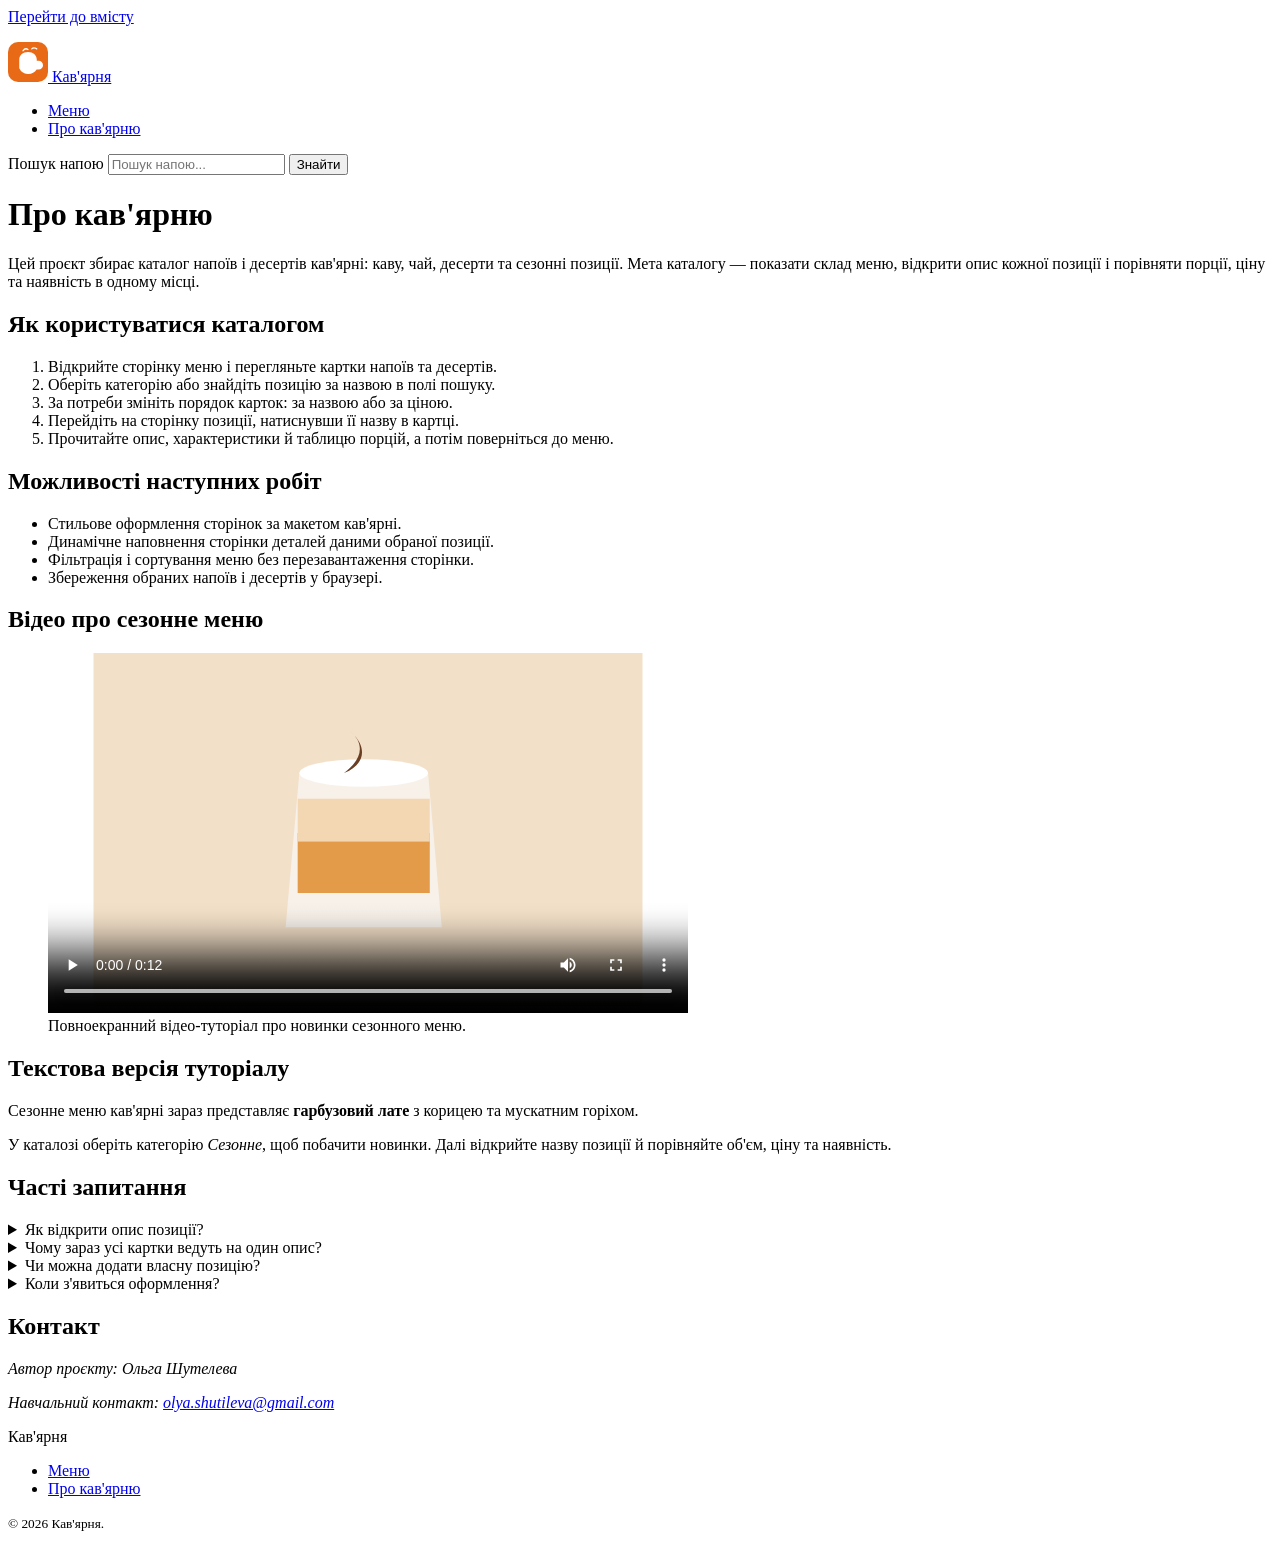
==== about.html @ 33c21f1c "Add an about page with catalog instructions and a seasonal tutorial. Co-authored-by: Cursor <cursora" ====
<!DOCTYPE html>
<html lang="uk">

<head>
  <meta charset="utf-8">
  <meta name="viewport" content="width=device-width, initial-scale=1">
  <meta name="description"
    content="Про проєкт каталогу кав'ярні: як користуватися меню, майбутні можливості, відео про сезонні новинки та відповіді на часті запитання.">
  <title>Про кав'ярню — Кав'ярня</title>
  <link rel="icon" href="favicon.ico" sizes="any">
</head>

<body>
  <a href="#content">Перейти до вмісту</a>

  <header>
    <p>
      <a href="index.html">
        <img src="images/logo.svg" width="40" height="40" alt="">
        Кав'ярня
      </a>
    </p>

    <nav aria-label="Основна навігація">
      <ul>
        <li><a href="index.html">Меню</a></li>
        <li><a href="about.html" aria-current="page">Про кав'ярню</a></li>
      </ul>
    </nav>

    <search>
      <form action="index.html" method="get" role="search">
        <label for="search">Пошук напою</label>
        <input id="search" name="q" type="search" placeholder="Пошук напою..." maxlength="80">
        <button type="submit">Знайти</button>
      </form>
    </search>
  </header>

  <main id="content">
    <h1>Про кав'ярню</h1>
    <p>
      Цей проєкт збирає каталог напоїв і десертів кав'ярні: каву, чай, десерти та сезонні позиції.
      Мета каталогу — показати склад меню, відкрити опис кожної позиції
      і порівняти порції, ціну та наявність в одному місці.
    </p>

    <section aria-labelledby="howto-title">
      <h2 id="howto-title">Як користуватися каталогом</h2>
      <ol>
        <li>Відкрийте сторінку меню і перегляньте картки напоїв та десертів.</li>
        <li>Оберіть категорію або знайдіть позицію за назвою в полі пошуку.</li>
        <li>За потреби змініть порядок карток: за назвою або за ціною.</li>
        <li>Перейдіть на сторінку позиції, натиснувши її назву в картці.</li>
        <li>Прочитайте опис, характеристики й таблицю порцій, а потім поверніться до меню.</li>
      </ol>
    </section>

    <section aria-labelledby="next-title">
      <h2 id="next-title">Можливості наступних робіт</h2>
      <ul>
        <li>Стильове оформлення сторінок за макетом кав'ярні.</li>
        <li>Динамічне наповнення сторінки деталей даними обраної позиції.</li>
        <li>Фільтрація і сортування меню без перезавантаження сторінки.</li>
        <li>Збереження обраних напоїв і десертів у браузері.</li>
      </ul>
    </section>

    <section aria-labelledby="video-title">
      <h2 id="video-title">Відео про сезонне меню</h2>
      <figure>
        <video controls preload="metadata" width="640" height="360" poster="images/pumpkin-latte.svg">
          <source src="media/seasonal-menu.webm" type="video/webm">
          <source src="media/seasonal-menu.mp4" type="video/mp4">
          <track kind="subtitles" src="media/seasonal-menu.uk.vtt" srclang="uk" label="Українські субтитри" default>
          <p>
            Браузер не відтворює відео.
            Прочитайте <a href="#transcript">текстову версію туторіалу</a>.
          </p>
        </video>
        <figcaption>Повноекранний відео-туторіал про новинки сезонного меню.</figcaption>
      </figure>
    </section>

    <section id="transcript" aria-labelledby="transcript-title">
      <h2 id="transcript-title">Текстова версія туторіалу</h2>
      <p>
        Сезонне меню кав'ярні зараз представляє <strong>гарбузовий лате</strong>
        з корицею та мускатним горіхом.
      </p>
      <p>
        У каталозі оберіть категорію <em>Сезонне</em>, щоб побачити новинки.
        Далі відкрийте назву позиції й порівняйте об'єм, ціну та наявність.
      </p>
    </section>

    <section aria-labelledby="faq-title">
      <h2 id="faq-title">Часті запитання</h2>
      <details name="faq">
        <summary>Як відкрити опис позиції?</summary>
        <p>На сторінці меню натисніть назву напою або десерту в картці. Відкриється сторінка з фото, описом і таблицею порцій.</p>
      </details>
      <details name="faq">
        <summary>Чому зараз усі картки ведуть на один опис?</summary>
        <p>На цьому етапі сторінка деталей спільна для каталогу. У наступній роботі з JavaScript її вміст підставлятиметься для кожної позиції окремо.</p>
      </details>
      <details name="faq">
        <summary>Чи можна додати власну позицію?</summary>
        <p>Так. Унизу сторінки меню є форма «Додати нову позицію». Заповніть назву, категорію, ціну, об'єм і опис.</p>
      </details>
      <details name="faq">
        <summary>Коли з'явиться оформлення?</summary>
        <p>Стилі підключать у наступних роботах. Зараз сторінки містять лише семантичну розмітку, щоб структура лишалася доступною без оформлення.</p>
      </details>
    </section>

    <section aria-labelledby="contact-title">
      <h2 id="contact-title">Контакт</h2>
      <address>
        <p>Автор проєкту: Ольга Шутелева</p>
        <p>
          Навчальний контакт:
          <a href="mailto:olya.shutileva@gmail.com">olya.shutileva@gmail.com</a>
        </p>
      </address>
    </section>
  </main>

  <footer>
    <p>Кав'ярня</p>
    <nav aria-label="Навігація в підвалі">
      <ul>
        <li><a href="index.html">Меню</a></li>
        <li><a href="about.html" aria-current="page">Про кав'ярню</a></li>
      </ul>
    </nav>
    <p>
      <small>© 2026 Кав'ярня.</small>
    </p>
  </footer>
</body>

</html>
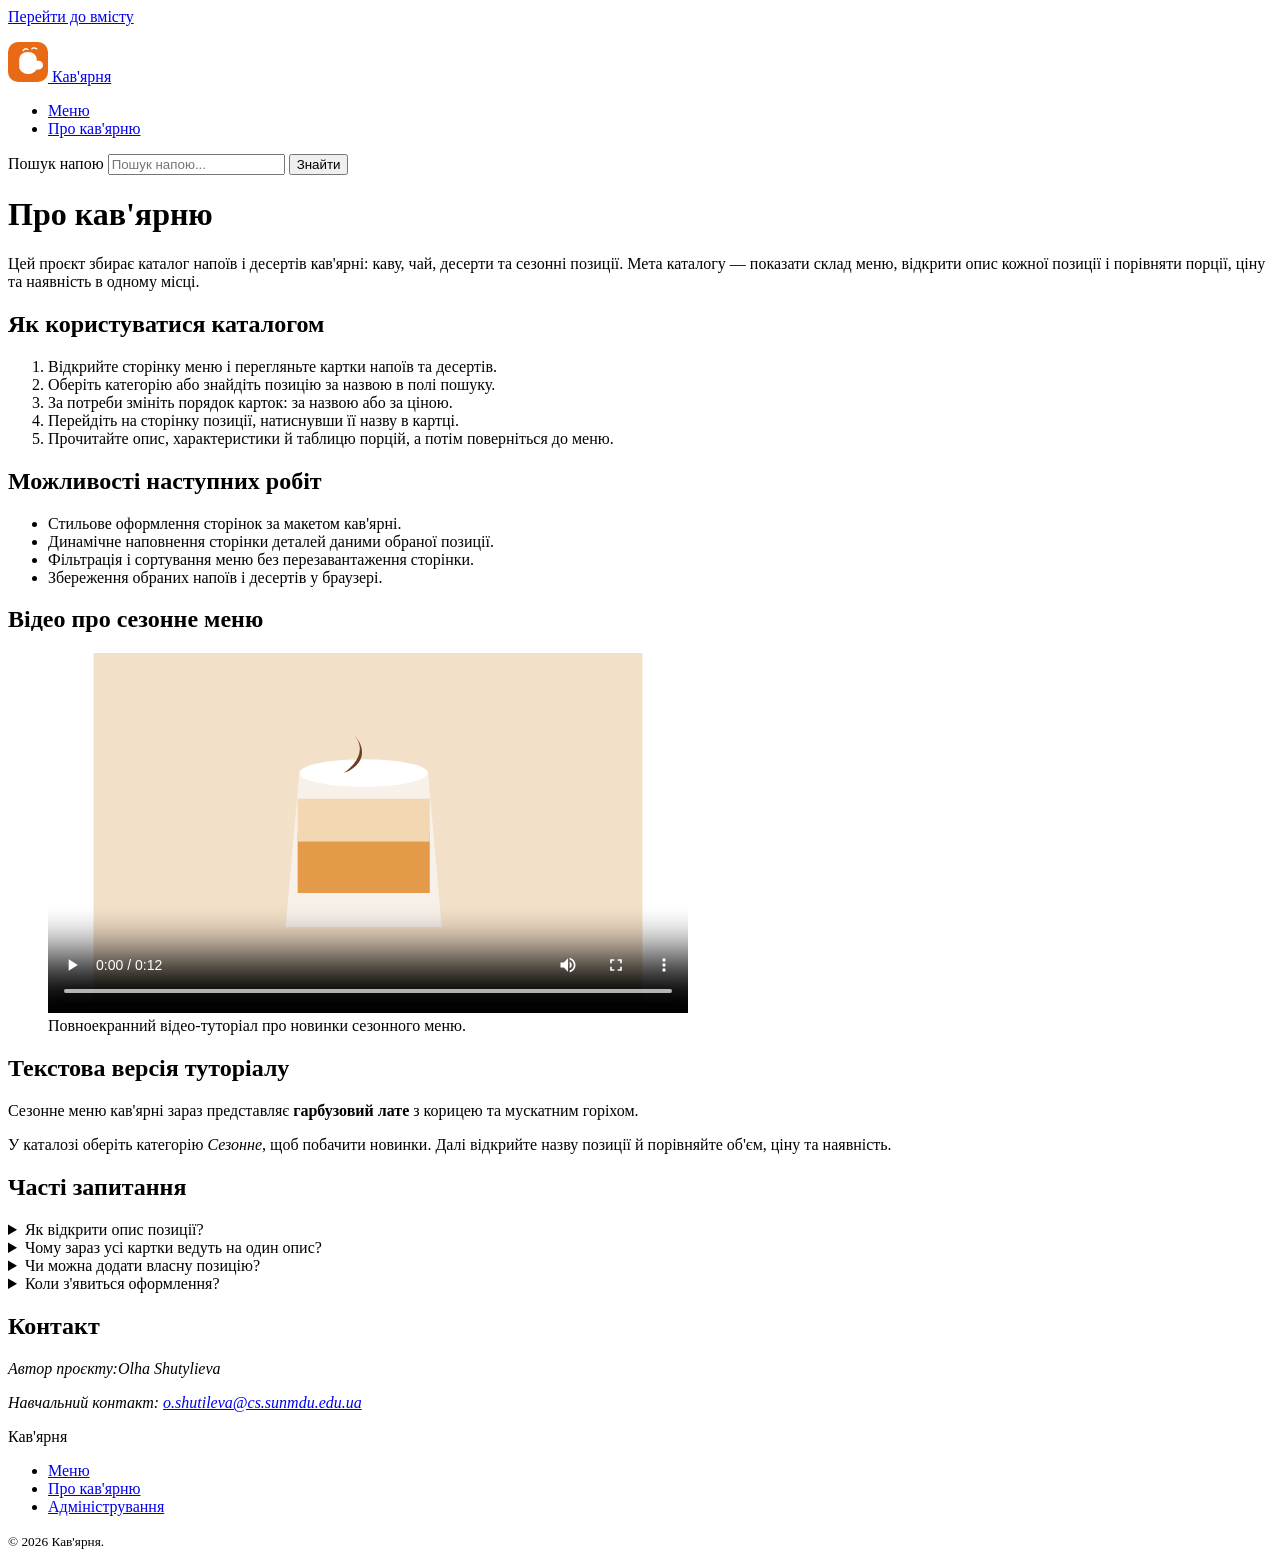
==== commit f33426f7: "Add an admin page with the menu table and a new-item form. The administration link stays in the foot" ====
--- a/about.html
+++ b/about.html
@@ -117,10 +117,10 @@
     <section aria-labelledby="contact-title">
       <h2 id="contact-title">Контакт</h2>
       <address>
-        <p>Автор проєкту: Ольга Шутелева</p>
+        <p>Автор проєкту:Olha Shutylieva </p>
         <p>
           Навчальний контакт:
-          <a href="mailto:olya.shutileva@gmail.com">olya.shutileva@gmail.com</a>
+          <a href="mailto:o.shutileva@cs.sunmdu.edu.ua">o.shutileva@cs.sunmdu.edu.ua</a>
         </p>
       </address>
     </section>
@@ -132,6 +132,7 @@
       <ul>
         <li><a href="index.html">Меню</a></li>
         <li><a href="about.html" aria-current="page">Про кав'ярню</a></li>
+        <li><a href="admin.html">Адміністрування</a></li>
       </ul>
     </nav>
     <p>
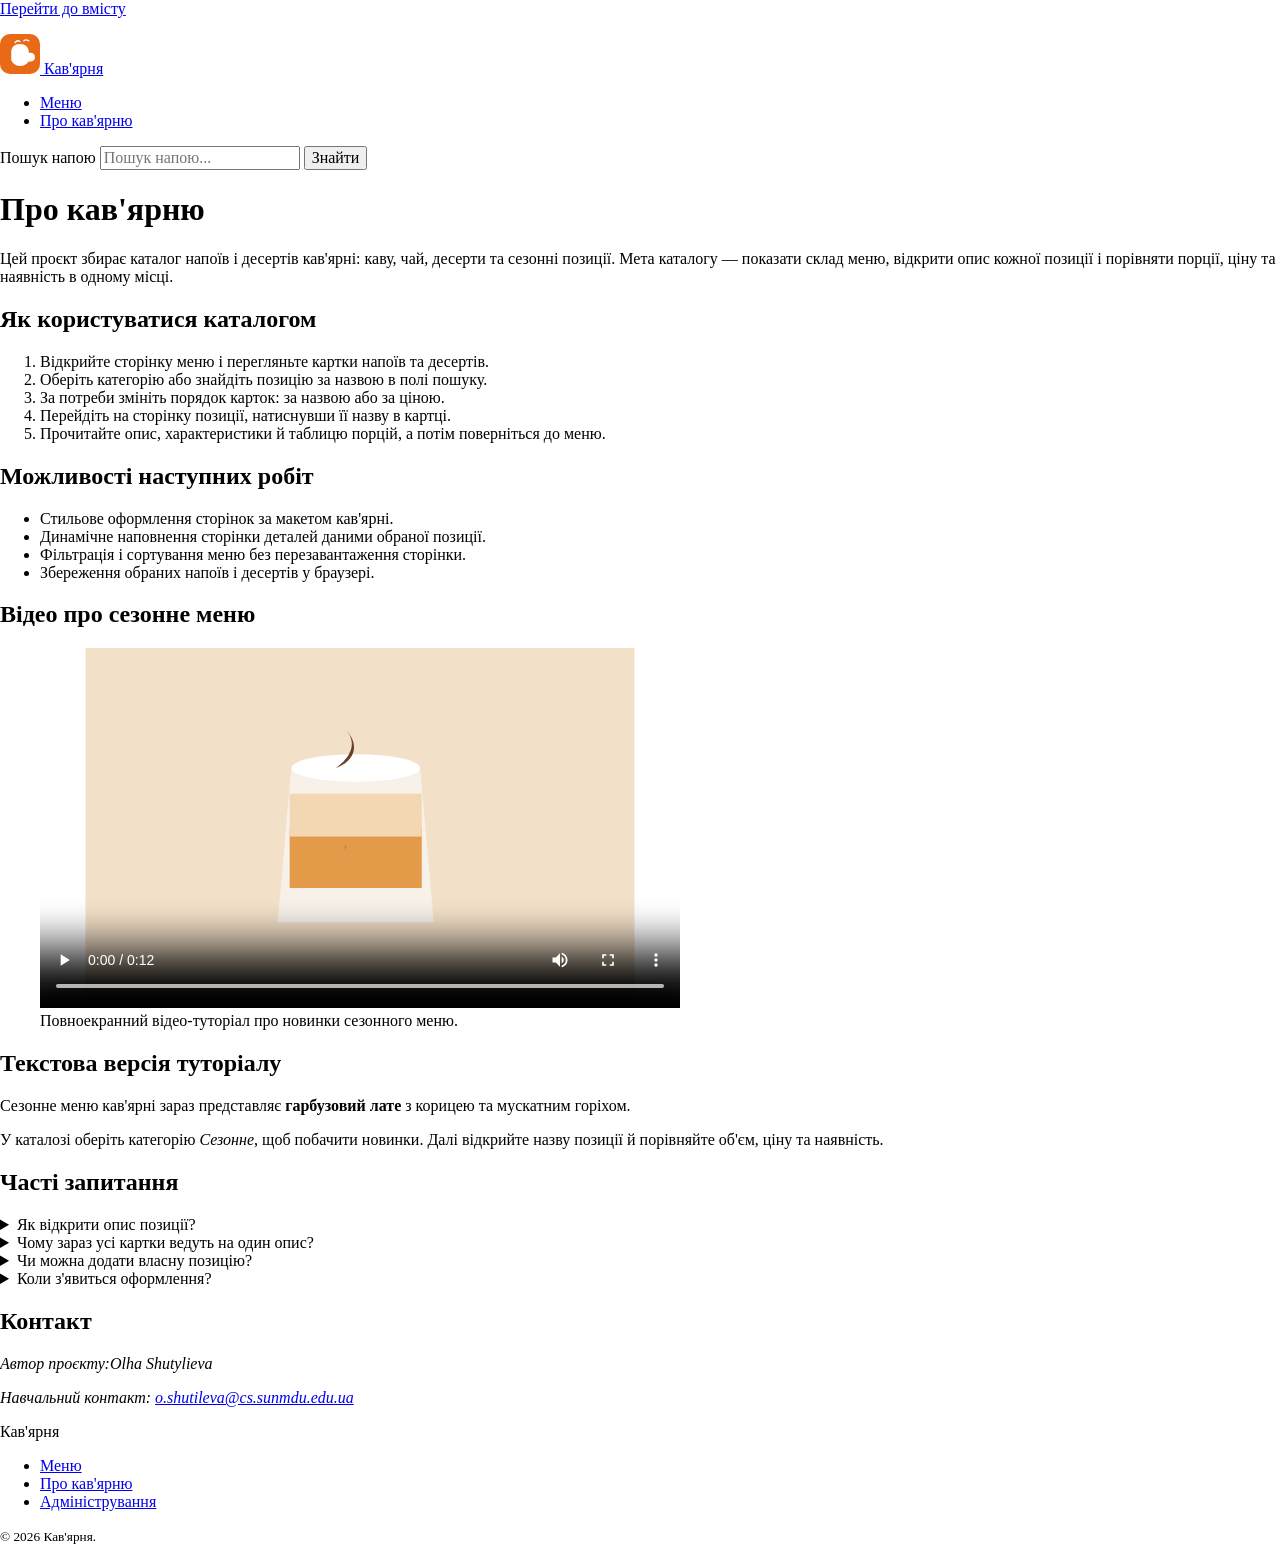
==== commit 7d220741: "Declare cascade layers and the light-theme design tokens." ====
--- a/about.html
+++ b/about.html
@@ -8,6 +8,7 @@
     content="Про проєкт каталогу кав'ярні: як користуватися меню, майбутні можливості, відео про сезонні новинки та відповіді на часті запитання.">
   <title>Про кав'ярню — Кав'ярня</title>
   <link rel="icon" href="favicon.ico" sizes="any">
+  <link rel="stylesheet" href="css/main.css">
 </head>
 
 <body>
--- a/css/main.css
+++ b/css/main.css
@@ -0,0 +1,117 @@
+/* Порядок каскадних шарів: пізніший шар перекриває попередній. */
+@layer reset, base, components, utilities;
+
+/* ==========================================================================
+   Шар reset
+   Скидання блокової моделі та полів форми, без оформлення компонентів.
+   ========================================================================== */
+
+@layer reset {
+  *,
+  *::before,
+  *::after {
+    box-sizing: border-box;
+  }
+
+  body {
+    margin: 0;
+  }
+
+  img {
+    max-inline-size: 100%;
+    block-size: auto;
+  }
+
+  button,
+  input,
+  textarea,
+  select {
+    font: inherit;
+  }
+}
+
+/* ==========================================================================
+   Шар base
+   Дизайн-токени та стилі документа.
+   Токени світлої теми узгоджені з макетом «Кав'ярня»:
+   кремове тло кадрів і помаранчевий акцент логотипа #e86a17.
+   --color-accent трохи темніший за логотип, щоб білий текст на кнопці
+   мав контраст щонайменше 4.5 : 1.
+   ========================================================================== */
+
+@layer base {
+  :root {
+    color-scheme: light dark;
+
+    /* Колір тла сторінки. */
+    --color-bg: #f6f1ea;
+
+    /* Колір тла карток, шапки, полів і панелей. */
+    --color-surface: #fffdfb;
+
+    /* Основний колір тексту. */
+    --color-text: #241910;
+
+    /* Приглушений текст: підказки, описи, другорядні дані. */
+    --color-text-muted: #5c4a40;
+
+    /* Акцент: посилання, основна кнопка, ціна, поточний пункт меню. */
+    --color-accent: #c24d0a;
+
+    /* Акцент у стані наведення. */
+    --color-accent-hover: #9a3b08;
+
+    /* Текст і значки поверх акцентного тла. */
+    --color-on-accent: #ffffff;
+
+    /* Рамки карток, полів, груп форми та таблиць. */
+    --color-border: #6f5b4e;
+
+    /* Кільце фокуса клавіатури. */
+    --color-focus: #0c4a8a;
+
+    /* Рамка й позначка некоректного поля. */
+    --color-error: #a11d16;
+
+    /* Чергування рядків таблиці й тихе тло бейджа. */
+    --color-row: #efe6db;
+
+    /* Основний шрифт інтерфейсу із запасними гарнітурами. */
+    --font-body: "Segoe UI", "Helvetica Neue", Arial, sans-serif;
+
+    /* Шрифт заголовків: антиква під тепле оформлення кав'ярні. */
+    --font-heading: Georgia, "Palatino Linotype", "Times New Roman", serif;
+
+    /* Шкала відступів. */
+    --space-xs: 0.25rem;
+    --space-s: 0.5rem;
+    --space-m: 1rem;
+    --space-l: 2rem;
+
+    /* Радіуси заокруглення. */
+    --radius-s: 0.375rem;
+    --radius-m: 0.75rem;
+    --radius-l: 1.25rem;
+
+    /* Тінь картки каталогу. */
+    --shadow-card: 0 0.35rem 1rem rgb(36 25 16 / 0.12);
+  }
+}
+
+/* ==========================================================================
+   Шар components
+   Блоки інтерфейсу за методологією BEM. Додається на наступному етапі.
+   ========================================================================== */
+
+@layer components {
+  /* Порожній блок шару: правила компонентів з'являться окремим етапом. */
+}
+
+/* ==========================================================================
+   Шар utilities
+   Одноразові допоміжні класи. Оформлення блоків тут не розміщується.
+   ========================================================================== */
+
+@layer utilities {
+  /* Порожній блок шару: окремі утиліти додаються лише за потреби. */
+}
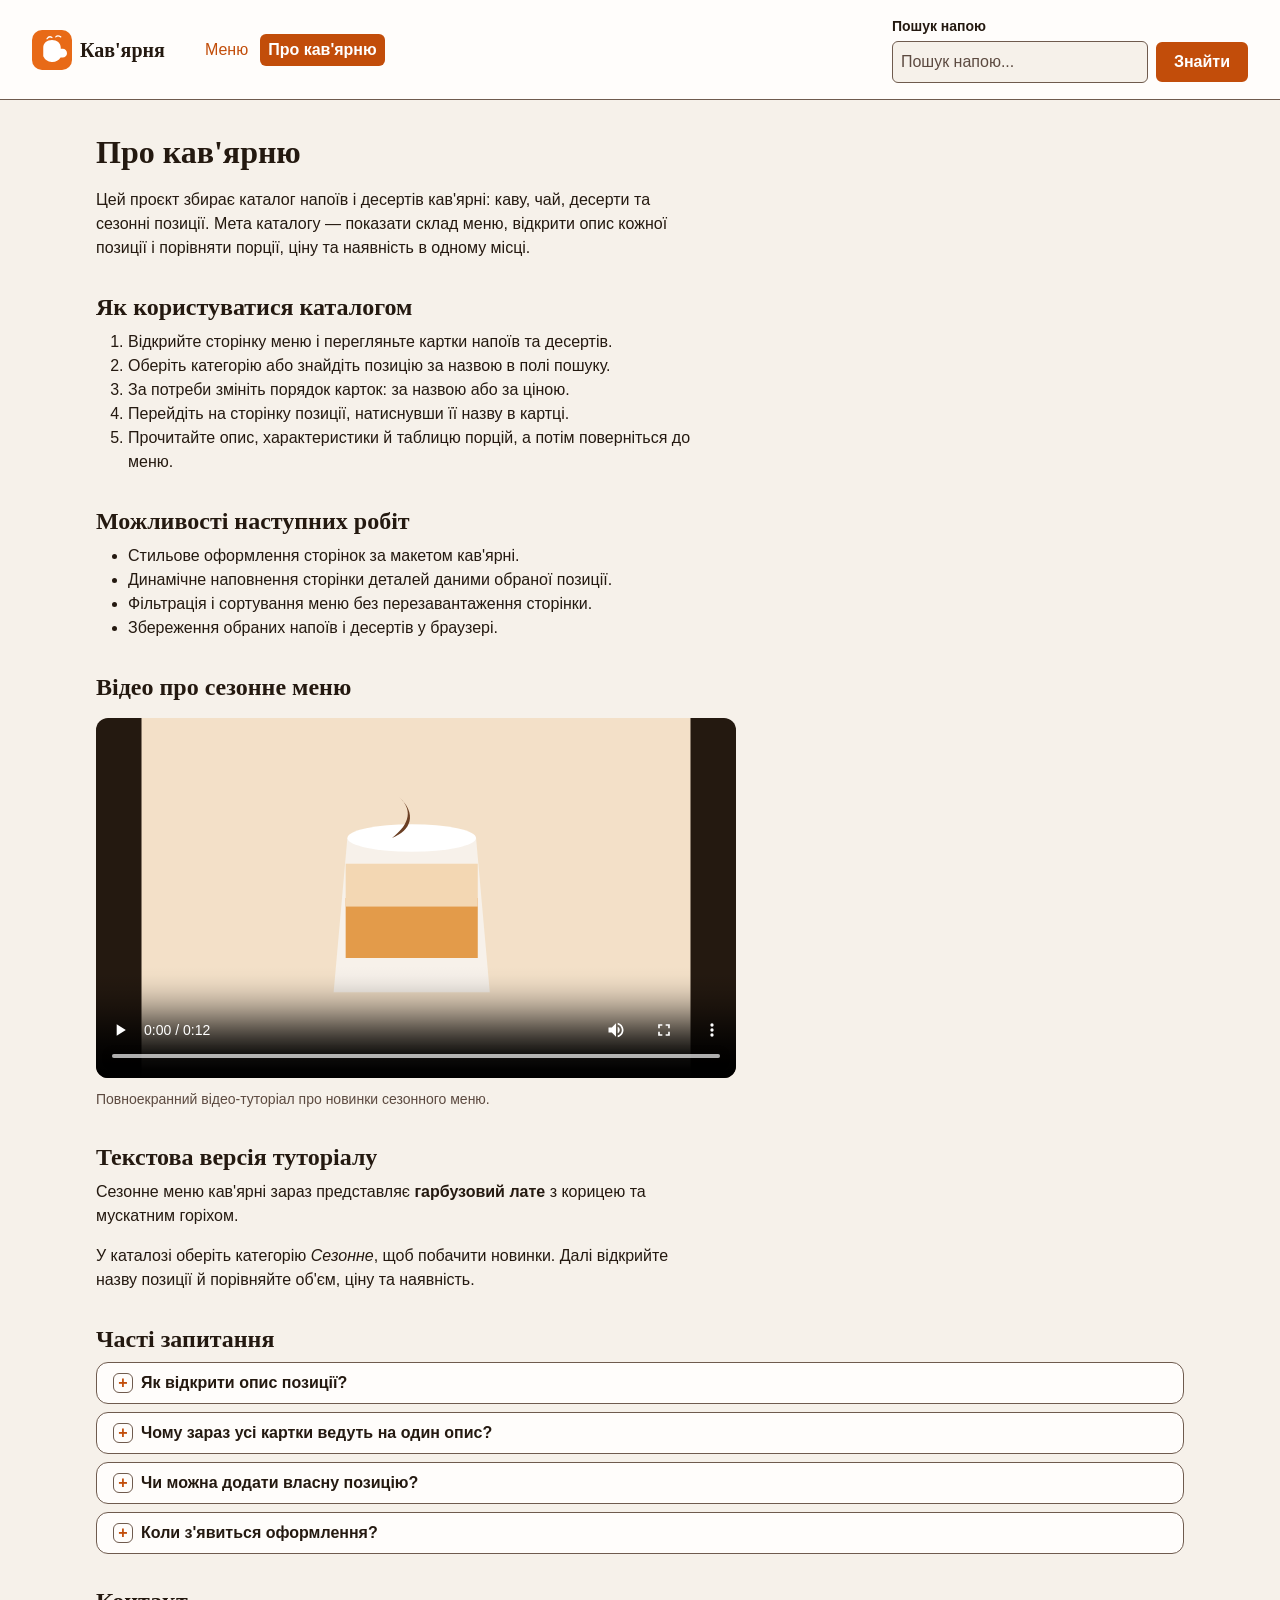
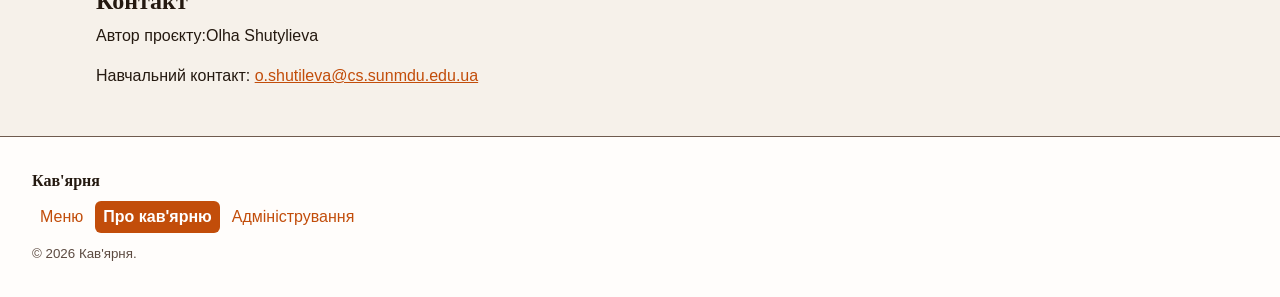
==== commit cbd03401: "Style the shared chrome, catalog cards, details, tables, and FAQ." ====
--- a/about.html
+++ b/about.html
@@ -12,33 +12,33 @@
 </head>
 
 <body>
-  <a href="#content">Перейти до вмісту</a>
+  <a class="skip-link" href="#content">Перейти до вмісту</a>
 
-  <header>
-    <p>
-      <a href="index.html">
+  <header class="site-header">
+    <p class="site-header__brand">
+      <a class="site-header__logo" href="index.html">
         <img src="images/logo.svg" width="40" height="40" alt="">
         Кав'ярня
       </a>
     </p>
 
-    <nav aria-label="Основна навігація">
-      <ul>
-        <li><a href="index.html">Меню</a></li>
-        <li><a href="about.html" aria-current="page">Про кав'ярню</a></li>
+    <nav class="site-nav" aria-label="Основна навігація">
+      <ul class="site-nav__list">
+        <li class="site-nav__item"><a class="site-nav__link" href="index.html">Меню</a></li>
+        <li class="site-nav__item"><a class="site-nav__link" href="about.html" aria-current="page">Про кав'ярню</a></li>
       </ul>
     </nav>
 
-    <search>
-      <form action="index.html" method="get" role="search">
-        <label for="search">Пошук напою</label>
-        <input id="search" name="q" type="search" placeholder="Пошук напою..." maxlength="80">
-        <button type="submit">Знайти</button>
+    <search class="site-search">
+      <form class="site-search__form" action="index.html" method="get" role="search">
+        <label class="site-search__label" for="search">Пошук напою</label>
+        <input class="site-search__input" id="search" name="q" type="search" placeholder="Пошук напою..." maxlength="80">
+        <button class="button button--primary" type="submit">Знайти</button>
       </form>
     </search>
   </header>
 
-  <main id="content">
+  <main class="page page--reading" id="content">
     <h1>Про кав'ярню</h1>
     <p>
       Цей проєкт збирає каталог напоїв і десертів кав'ярні: каву, чай, десерти та сезонні позиції.
@@ -69,7 +69,7 @@
 
     <section aria-labelledby="video-title">
       <h2 id="video-title">Відео про сезонне меню</h2>
-      <figure>
+      <figure class="video-figure">
         <video controls preload="metadata" width="640" height="360" poster="images/pumpkin-latte.svg">
           <source src="media/seasonal-menu.webm" type="video/webm">
           <source src="media/seasonal-menu.mp4" type="video/mp4">
@@ -95,27 +95,27 @@
       </p>
     </section>
 
-    <section aria-labelledby="faq-title">
+    <section class="faq" aria-labelledby="faq-title">
       <h2 id="faq-title">Часті запитання</h2>
-      <details name="faq">
-        <summary>Як відкрити опис позиції?</summary>
+      <details class="faq__item" name="faq">
+        <summary class="faq__question">Як відкрити опис позиції?</summary>
         <p>На сторінці меню натисніть назву напою або десерту в картці. Відкриється сторінка з фото, описом і таблицею порцій.</p>
       </details>
-      <details name="faq">
-        <summary>Чому зараз усі картки ведуть на один опис?</summary>
+      <details class="faq__item" name="faq">
+        <summary class="faq__question">Чому зараз усі картки ведуть на один опис?</summary>
         <p>На цьому етапі сторінка деталей спільна для каталогу. У наступній роботі з JavaScript її вміст підставлятиметься для кожної позиції окремо.</p>
       </details>
-      <details name="faq">
-        <summary>Чи можна додати власну позицію?</summary>
+      <details class="faq__item" name="faq">
+        <summary class="faq__question">Чи можна додати власну позицію?</summary>
         <p>Так. Унизу сторінки меню є форма «Додати нову позицію». Заповніть назву, категорію, ціну, об'єм і опис.</p>
       </details>
-      <details name="faq">
-        <summary>Коли з'явиться оформлення?</summary>
+      <details class="faq__item" name="faq">
+        <summary class="faq__question">Коли з'явиться оформлення?</summary>
         <p>Стилі підключать у наступних роботах. Зараз сторінки містять лише семантичну розмітку, щоб структура лишалася доступною без оформлення.</p>
       </details>
     </section>
 
-    <section aria-labelledby="contact-title">
+    <section class="contact" aria-labelledby="contact-title">
       <h2 id="contact-title">Контакт</h2>
       <address>
         <p>Автор проєкту:Olha Shutylieva </p>
@@ -127,16 +127,16 @@
     </section>
   </main>
 
-  <footer>
-    <p>Кав'ярня</p>
-    <nav aria-label="Навігація в підвалі">
-      <ul>
-        <li><a href="index.html">Меню</a></li>
-        <li><a href="about.html" aria-current="page">Про кав'ярню</a></li>
-        <li><a href="admin.html">Адміністрування</a></li>
+  <footer class="site-footer">
+    <p class="site-footer__title">Кав'ярня</p>
+    <nav class="site-footer__nav" aria-label="Навігація в підвалі">
+      <ul class="site-footer__list">
+        <li class="site-footer__item"><a class="site-footer__link" href="index.html">Меню</a></li>
+        <li class="site-footer__item"><a class="site-footer__link" href="about.html" aria-current="page">Про кав'ярню</a></li>
+        <li class="site-footer__item"><a class="site-footer__link" href="admin.html">Адміністрування</a></li>
       </ul>
     </nav>
-    <p>
+    <p class="site-footer__copy">
       <small>© 2026 Кав'ярня.</small>
     </p>
   </footer>
--- a/css/main.css
+++ b/css/main.css
@@ -96,6 +96,97 @@
     /* Тінь картки каталогу. */
     --shadow-card: 0 0.35rem 1rem rgb(36 25 16 / 0.12);
   }
+
+  /* Типографіка документа. */
+  body {
+    min-block-size: 100vh;
+    background: var(--color-bg);
+    color: var(--color-text);
+    font-family: var(--font-body);
+    font-size: 1rem;
+    line-height: 1.5;
+  }
+
+  h1,
+  h2,
+  h3,
+  h4 {
+    font-family: var(--font-heading);
+    font-weight: 700;
+    line-height: 1.25;
+  }
+
+  h1 {
+    font-size: 2rem;
+    margin-block: 0 var(--space-m);
+  }
+
+  h2 {
+    font-size: 1.5rem;
+    margin-block: var(--space-l) var(--space-s);
+  }
+
+  h3 {
+    font-size: 1.25rem;
+    margin-block: var(--space-m) var(--space-s);
+  }
+
+  p {
+    margin-block: 0 var(--space-m);
+  }
+
+  a {
+    color: var(--color-accent);
+  }
+
+  a:visited {
+    color: var(--color-accent);
+  }
+
+  a:hover {
+    color: var(--color-accent-hover);
+  }
+
+  :focus-visible {
+    outline: 0.1875rem solid var(--color-focus);
+    outline-offset: 0.125rem;
+  }
+
+  ul,
+  ol {
+    margin-block: 0 var(--space-m);
+    padding-inline-start: var(--space-l);
+  }
+
+  /* Базова таблиця: межі й вирівнювання. Чергування рядків — у компоненті. */
+  table {
+    border-collapse: collapse;
+    inline-size: 100%;
+  }
+
+  caption {
+    margin-block-end: var(--space-s);
+    font-weight: 700;
+    text-align: start;
+  }
+
+  th,
+  td {
+    padding: var(--space-s);
+    border-bottom: 1px solid var(--color-border);
+    text-align: start;
+    vertical-align: top;
+  }
+
+  figcaption {
+    margin-block-start: var(--space-xs);
+    color: var(--color-text-muted);
+    font-size: 0.875rem;
+  }
+
+  address {
+    font-style: normal;
+  }
 }
 
 /* ==========================================================================
@@ -104,7 +195,510 @@
    ========================================================================== */
 
 @layer components {
-  /* Порожній блок шару: правила компонентів з'являться окремим етапом. */
+  /* Пропуск до вмісту: видимий лише з клавіатури. */
+  .skip-link {
+    position: fixed;
+    z-index: 2;
+    inset-block-start: var(--space-s);
+    inset-inline-start: var(--space-s);
+    padding: var(--space-s) var(--space-m);
+    border-radius: var(--radius-s);
+    background: var(--color-accent);
+    color: var(--color-on-accent);
+    transform: translateY(-200%);
+  }
+
+  .skip-link:focus,
+  .skip-link:focus-visible {
+    transform: translateY(0);
+    color: var(--color-on-accent);
+  }
+
+  /* Шапка: логотип, навігація і пошук на всіх сторінках. */
+  .site-header {
+    display: flex;
+    flex-wrap: wrap;
+    align-items: center;
+    gap: var(--space-m) var(--space-l);
+    padding: var(--space-m) var(--space-l);
+    border-bottom: 1px solid var(--color-border);
+    background: var(--color-surface);
+  }
+
+  .site-header__brand {
+    margin: 0;
+  }
+
+  .site-header__logo {
+    display: flex;
+    align-items: center;
+    gap: var(--space-s);
+    color: var(--color-text);
+    font-family: var(--font-heading);
+    font-size: 1.25rem;
+    font-weight: 700;
+    text-decoration: none;
+  }
+
+  .site-header__logo:hover,
+  .site-header__logo:visited {
+    color: var(--color-text);
+  }
+
+  .site-nav {
+    margin-inline-end: auto;
+  }
+
+  .site-nav__list,
+  .site-footer__list,
+  .catalog-filters__list,
+  .catalog__list,
+  .breadcrumbs__list {
+    margin: 0;
+    padding: 0;
+    list-style: none;
+  }
+
+  .site-nav__list {
+    display: flex;
+    flex-wrap: wrap;
+    gap: var(--space-xs);
+  }
+
+  .site-nav__link,
+  .site-footer__link {
+    display: inline-block;
+    padding: var(--space-xs) var(--space-s);
+    border-radius: var(--radius-s);
+    text-decoration: none;
+  }
+
+  .site-nav__link[aria-current="page"],
+  .site-footer__link[aria-current="page"] {
+    background: var(--color-accent);
+    color: var(--color-on-accent);
+    font-weight: 700;
+  }
+
+  .site-nav__link[aria-current="page"]:hover,
+  .site-footer__link[aria-current="page"]:hover {
+    background: var(--color-accent-hover);
+    color: var(--color-on-accent);
+  }
+
+  .site-search__form {
+    display: grid;
+    grid-template-columns: minmax(12rem, 16rem) auto;
+    gap: var(--space-xs) var(--space-s);
+    align-items: center;
+  }
+
+  .site-search__label {
+    grid-column: 1 / -1;
+    font-size: 0.875rem;
+    font-weight: 700;
+  }
+
+  .site-search__input {
+    min-block-size: 2.5rem;
+    padding: var(--space-s);
+    border: 1px solid var(--color-border);
+    border-radius: var(--radius-s);
+    background: var(--color-bg);
+    color: var(--color-text);
+  }
+
+  .site-search__input::placeholder {
+    color: var(--color-text-muted);
+    opacity: 1;
+  }
+
+  /* Кнопки: основна дія і другорядна. */}
+  .button {
+    display: inline-block;
+    margin: 0;
+    padding: var(--space-s) var(--space-m);
+    border: 2px solid transparent;
+    border-radius: var(--radius-s);
+    font-weight: 700;
+    line-height: 1.2;
+    text-align: center;
+    text-decoration: none;
+    cursor: pointer;
+  }
+
+  .button--primary {
+    border-color: var(--color-accent);
+    background: var(--color-accent);
+    color: var(--color-on-accent);
+  }
+
+  .button--primary:hover {
+    border-color: var(--color-accent-hover);
+    background: var(--color-accent-hover);
+    color: var(--color-on-accent);
+  }
+
+  .button--primary:visited {
+    color: var(--color-on-accent);
+  }
+
+  .button--secondary {
+    border-color: var(--color-border);
+    background: transparent;
+    color: var(--color-text);
+  }
+
+  .button--secondary:hover,
+  .button--secondary:visited:hover {
+    background: var(--color-row);
+    color: var(--color-text);
+  }
+
+  .button--secondary:visited {
+    color: var(--color-text);
+  }
+
+  /* Основна колонка сторінки. */
+  .page {
+    inline-size: min(72rem, 100%);
+    margin-inline: auto;
+    padding: var(--space-l);
+  }
+
+  .page--reading > p,
+  .page--reading > section > p,
+  .page--reading > article > p,
+  .page--reading > article > section > p,
+  .page--reading li,
+  .page--reading dd,
+  .page--reading .faq__item > p {
+    max-inline-size: 65ch;
+  }
+
+  /* Підвал. */
+  .site-footer {
+    display: grid;
+    gap: var(--space-s);
+    padding: var(--space-l);
+    border-top: 1px solid var(--color-border);
+    background: var(--color-surface);
+  }
+
+  .site-footer__title,
+  .site-footer__copy {
+    margin: 0;
+  }
+
+  .site-footer__title {
+    font-family: var(--font-heading);
+    font-weight: 700;
+  }
+
+  .site-footer__list {
+    display: flex;
+    flex-wrap: wrap;
+    gap: var(--space-xs);
+  }
+
+  .site-footer__copy {
+    color: var(--color-text-muted);
+  }
+
+  /* Хлібні крихти. Роздільник дає ::before, не символ у розмітці. */
+  .breadcrumbs {
+    margin-block-end: var(--space-m);
+  }
+
+  .breadcrumbs__list {
+    display: flex;
+    flex-wrap: wrap;
+    gap: var(--space-xs);
+  }
+
+  .breadcrumbs__item {
+    display: flex;
+    align-items: center;
+    gap: var(--space-xs);
+  }
+
+  .breadcrumbs__item + .breadcrumbs__item::before {
+    content: "/";
+    color: var(--color-text-muted);
+  }
+
+  .breadcrumbs__item [aria-current="page"] {
+    color: var(--color-text);
+    font-weight: 700;
+    text-decoration: none;
+  }
+
+  /* Каталог і картка позиції. */
+  .catalog-filters__list {
+    display: flex;
+    flex-wrap: wrap;
+    gap: var(--space-s);
+  }
+
+  .catalog-filters__link {
+    display: inline-block;
+    padding: var(--space-xs) var(--space-s);
+    border: 1px solid var(--color-border);
+    border-radius: var(--radius-l);
+    background: var(--color-surface);
+    color: var(--color-text);
+    text-decoration: none;
+  }
+
+  .catalog-filters__link:hover,
+  .catalog-filters__link:visited {
+    border-color: var(--color-accent);
+    color: var(--color-accent);
+  }
+
+  .catalog-sort {
+    display: flex;
+    flex-wrap: wrap;
+    align-items: end;
+    gap: var(--space-s);
+    margin-block: var(--space-m);
+  }
+
+  .catalog-sort__label {
+    font-weight: 700;
+  }
+
+  .catalog-sort__select {
+    min-block-size: 2.5rem;
+    padding: var(--space-s);
+    border: 1px solid var(--color-border);
+    border-radius: var(--radius-s);
+    background: var(--color-surface);
+    color: var(--color-text);
+  }
+
+  .catalog__list {
+    display: grid;
+    grid-template-columns: repeat(auto-fill, minmax(16rem, 1fr));
+    gap: var(--space-m);
+  }
+
+  .card {
+    display: flex;
+    flex-direction: column;
+    gap: var(--space-s);
+    block-size: 100%;
+    padding: var(--space-m);
+    border: 1px solid var(--color-border);
+    border-radius: var(--radius-m);
+    background: var(--color-surface);
+    box-shadow: var(--shadow-card);
+  }
+
+  .card:has(.status--unavailable) {
+    border-style: dashed;
+    background: var(--color-bg);
+    box-shadow: none;
+  }
+
+  .card__media {
+    margin: 0;
+  }
+
+  .card__media img {
+    display: block;
+    inline-size: 100%;
+    max-inline-size: 20rem;
+    max-block-size: 11rem;
+    object-fit: cover;
+    border-radius: var(--radius-s);
+  }
+
+  .card__title {
+    margin: 0;
+    font-size: 1.25rem;
+  }
+
+  .card__title-link {
+    text-decoration: none;
+  }
+
+  .card__title-link:hover {
+    text-decoration: underline;
+  }
+
+  .card__badge {
+    align-self: start;
+    margin: 0;
+    padding: var(--space-xs) var(--space-s);
+    border-radius: var(--radius-s);
+    background: var(--color-row);
+    font-size: 0.875rem;
+    font-weight: 700;
+  }
+
+  .card__description {
+    flex-grow: 1;
+    margin: 0;
+    color: var(--color-text-muted);
+  }
+
+  .card__meta {
+    display: flex;
+    justify-content: space-between;
+    align-items: baseline;
+    gap: var(--space-s);
+    margin: 0;
+  }
+
+  .card__price {
+    color: var(--color-accent);
+    font-size: 1.25rem;
+    font-weight: 700;
+    font-variant-numeric: tabular-nums;
+  }
+
+  .card__volume {
+    color: var(--color-text-muted);
+    font-variant-numeric: tabular-nums;
+  }
+
+  .card__actions {
+    margin: 0;
+    margin-block-start: auto;
+  }
+
+  /* Позначка стану. Форма маркера не зводиться лише до кольору. */
+  .status {
+    margin: 0;
+    font-size: 0.875rem;
+    font-weight: 700;
+  }
+
+  .status::before {
+    content: "";
+    display: inline-block;
+    inline-size: 0.55rem;
+    block-size: 0.55rem;
+    margin-inline-end: var(--space-xs);
+  }
+
+  .status--available::before {
+    border-radius: 50%;
+    background: var(--color-accent);
+  }
+
+  .status--unavailable {
+    color: var(--color-error);
+  }
+
+  .status--unavailable::before {
+    border: 2px solid var(--color-error);
+  }
+
+  /* Сторінка деталей. */
+  .toc {
+    margin-block-end: var(--space-l);
+    padding: var(--space-m);
+    border: 1px solid var(--color-border);
+    border-radius: var(--radius-m);
+    background: var(--color-surface);
+  }
+
+  .toc h2 {
+    margin-block-start: 0;
+  }
+
+  .item-photo img {
+    border-radius: var(--radius-m);
+    max-inline-size: 40rem;
+  }
+
+  .specs {
+    display: grid;
+    grid-template-columns: minmax(8rem, 14rem) minmax(0, 1fr);
+    gap: var(--space-s) var(--space-m);
+    margin: 0;
+  }
+
+  .specs__term {
+    margin: 0;
+    color: var(--color-text-muted);
+    font-weight: 700;
+  }
+
+  .specs__value {
+    margin: 0;
+  }
+
+  /* Таблиця даних. */
+  .data-table {
+    border: 1px solid var(--color-border);
+    background: var(--color-surface);
+  }
+
+  .data-table thead th {
+    border-bottom-width: 2px;
+    background: var(--color-text);
+    color: var(--color-bg);
+  }
+
+  .data-table tbody tr:nth-child(even) {
+    background: var(--color-row);
+  }
+
+  .data-table__number {
+    text-align: end;
+    font-variant-numeric: tabular-nums;
+  }
+
+  /* Часті запитання. Власний маркер summary через ::before. */
+  .faq__item {
+    margin-block-end: var(--space-s);
+    padding: var(--space-s) var(--space-m);
+    border: 1px solid var(--color-border);
+    border-radius: var(--radius-m);
+    background: var(--color-surface);
+  }
+
+  .faq__question {
+    display: flex;
+    align-items: center;
+    gap: var(--space-s);
+    font-weight: 700;
+    cursor: pointer;
+  }
+
+  .faq__question::marker {
+    content: "";
+  }
+
+  .faq__question::before {
+    content: "+";
+    display: inline-grid;
+    place-items: center;
+    inline-size: 1.25rem;
+    block-size: 1.25rem;
+    border: 1px solid var(--color-border);
+    border-radius: var(--radius-s);
+    color: var(--color-accent);
+    font-family: var(--font-body);
+    line-height: 1;
+  }
+
+  .faq__item[open] > .faq__question::before {
+    content: "\2212";
+  }
+
+  .video-figure {
+    margin-inline: 0;
+    max-inline-size: 40rem;
+  }
+
+  .video-figure video {
+    border-radius: var(--radius-m);
+    background: var(--color-text);
+  }
 }
 
 /* ==========================================================================
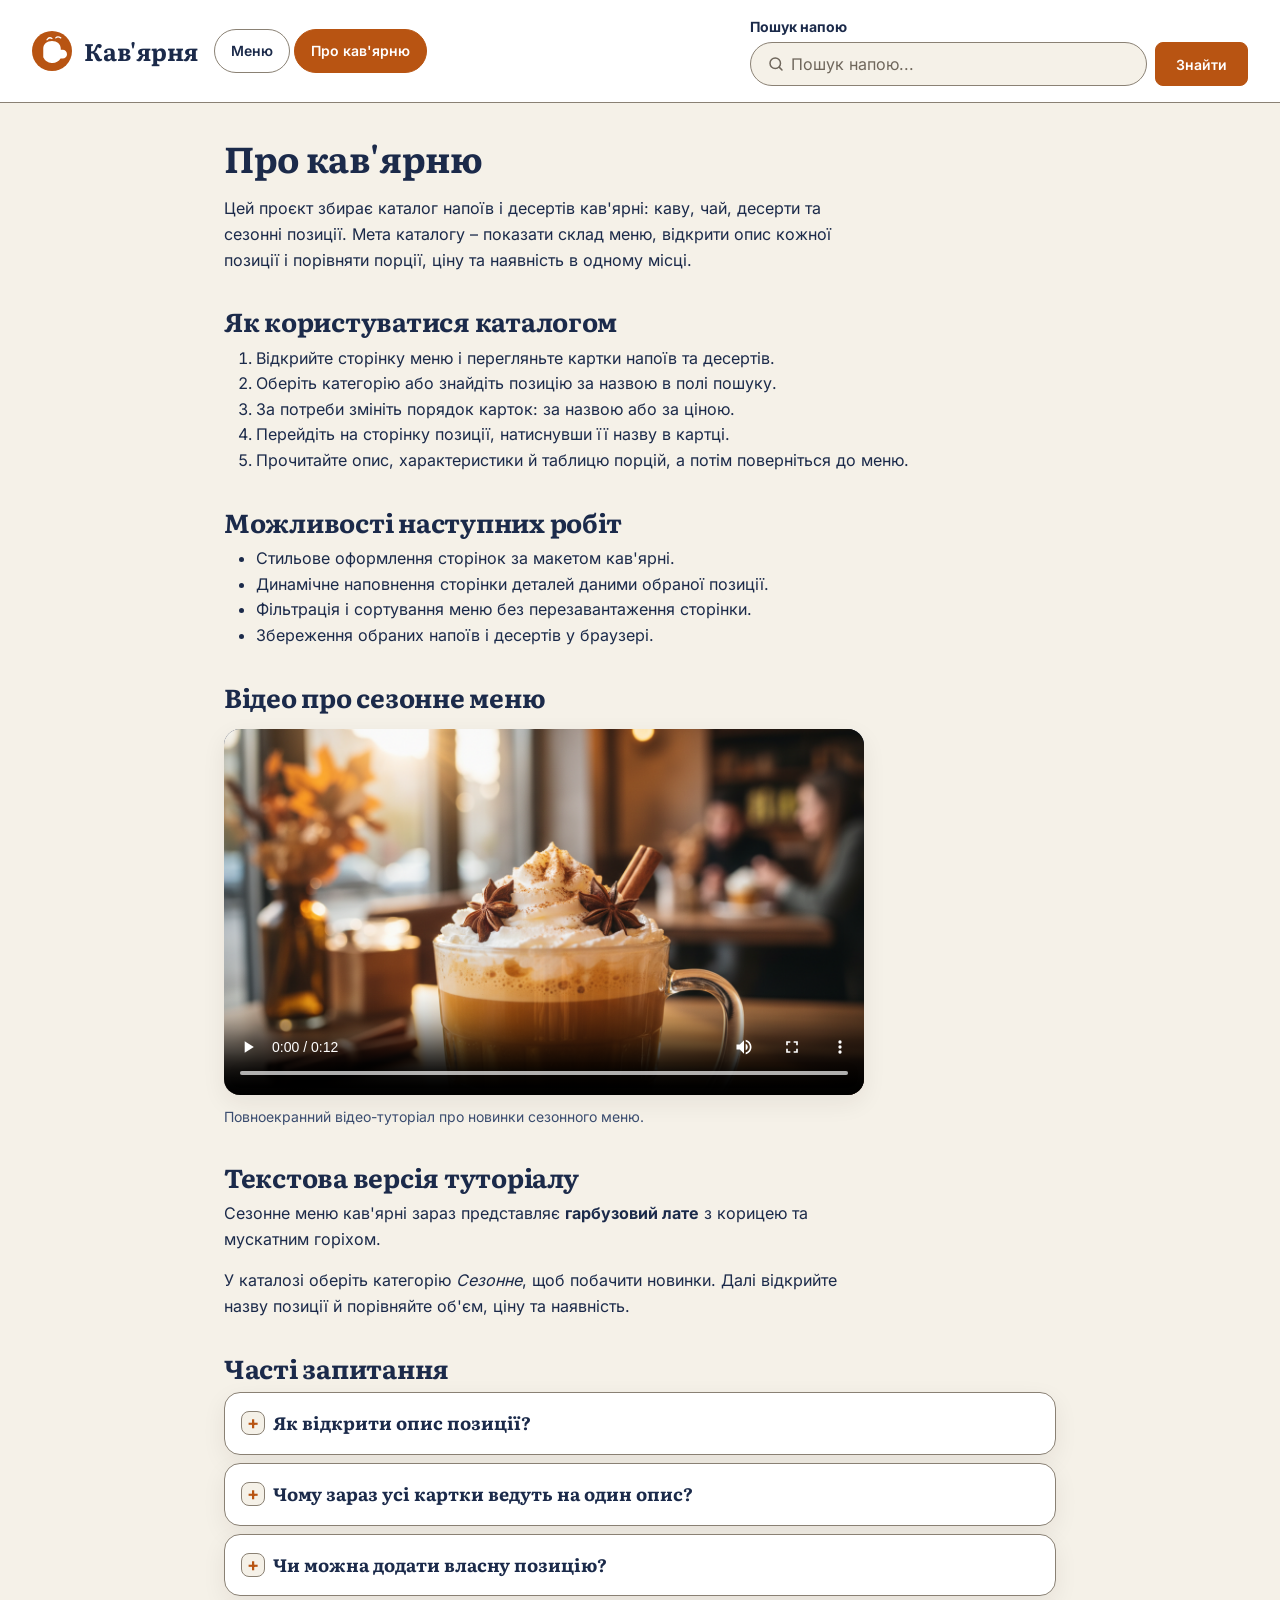
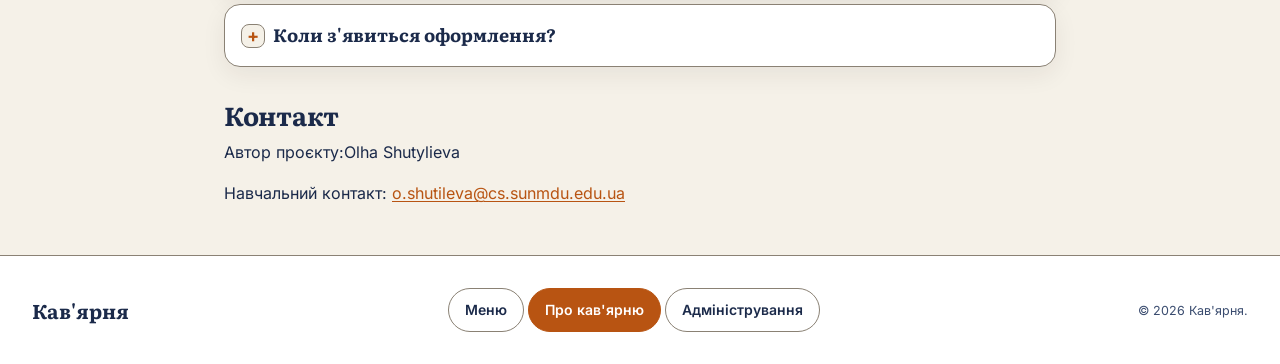
==== commit 9ea959a1: "Align the catalog with the Figma mock using self-hosted Inter and Literata, product photos, and an i" ====
--- a/about.html
+++ b/about.html
@@ -6,7 +6,7 @@
   <meta name="viewport" content="width=device-width, initial-scale=1">
   <meta name="description"
     content="Про проєкт каталогу кав'ярні: як користуватися меню, майбутні можливості, відео про сезонні новинки та відповіді на часті запитання.">
-  <title>Про кав'ярню — Кав'ярня</title>
+  <title>Про кав'ярню – Кав'ярня</title>
   <link rel="icon" href="favicon.ico" sizes="any">
   <link rel="stylesheet" href="css/main.css">
 </head>
@@ -42,7 +42,7 @@
     <h1>Про кав'ярню</h1>
     <p>
       Цей проєкт збирає каталог напоїв і десертів кав'ярні: каву, чай, десерти та сезонні позиції.
-      Мета каталогу — показати склад меню, відкрити опис кожної позиції
+      Мета каталогу – показати склад меню, відкрити опис кожної позиції
       і порівняти порції, ціну та наявність в одному місці.
     </p>
 
@@ -70,7 +70,7 @@
     <section aria-labelledby="video-title">
       <h2 id="video-title">Відео про сезонне меню</h2>
       <figure class="video-figure">
-        <video controls preload="metadata" width="640" height="360" poster="images/pumpkin-latte.svg">
+        <video controls preload="metadata" width="640" height="360" poster="images/pumpkin-latte.png">
           <source src="media/seasonal-menu.webm" type="video/webm">
           <source src="media/seasonal-menu.mp4" type="video/mp4">
           <track kind="subtitles" src="media/seasonal-menu.uk.vtt" srclang="uk" label="Українські субтитри" default>
--- a/css/main.css
+++ b/css/main.css
@@ -17,7 +17,8 @@
     margin: 0;
   }
 
-  img {
+  img,
+  video {
     max-inline-size: 100%;
     block-size: auto;
   }
@@ -33,39 +34,117 @@
 /* ==========================================================================
    Шар base
    Дизайн-токени та стилі документа.
-   Токени світлої теми узгоджені з макетом «Кав'ярня»:
-   кремове тло кадрів і помаранчевий акцент логотипа #e86a17.
-   --color-accent трохи темніший за логотип, щоб білий текст на кнопці
-   мав контраст щонайменше 4.5 : 1.
+   Токени узгоджені з макетом «Кав'ярня» у Figma:
+   кремове тло, темно-синій текст, Inter для інтерфейсу
+   та помаранчевий акцент кнопок.
    ========================================================================== */
 
 @layer base {
+  @font-face {
+    font-family: Inter;
+    font-style: normal;
+    font-weight: 400;
+    font-display: swap;
+    src: url("../fonts/inter-cyrillic-400.woff2") format("woff2");
+    unicode-range: U+0301, U+0400-045F, U+0490-0491, U+04B0-04B1, U+2116;
+  }
+
+  @font-face {
+    font-family: Inter;
+    font-style: normal;
+    font-weight: 400;
+    font-display: swap;
+    src: url("../fonts/inter-latin-400.woff2") format("woff2");
+    unicode-range: U+0000-00FF, U+0131, U+0152-0153, U+02BB-02BC, U+02C6, U+02DA, U+02DC, U+2000-206F, U+20AC, U+2122, U+2191, U+2193, U+2212, U+2215, U+FEFF, U+FFFD;
+  }
+
+  @font-face {
+    font-family: Inter;
+    font-style: normal;
+    font-weight: 600;
+    font-display: swap;
+    src: url("../fonts/inter-cyrillic-600.woff2") format("woff2");
+    unicode-range: U+0301, U+0400-045F, U+0490-0491, U+04B0-04B1, U+2116;
+  }
+
+  @font-face {
+    font-family: Inter;
+    font-style: normal;
+    font-weight: 600;
+    font-display: swap;
+    src: url("../fonts/inter-latin-600.woff2") format("woff2");
+    unicode-range: U+0000-00FF, U+0131, U+0152-0153, U+02BB-02BC, U+02C6, U+02DA, U+02DC, U+2000-206F, U+20AC, U+2122, U+2191, U+2193, U+2212, U+2215, U+FEFF, U+FFFD;
+  }
+
+  @font-face {
+    font-family: Inter;
+    font-style: normal;
+    font-weight: 700;
+    font-display: swap;
+    src: url("../fonts/inter-cyrillic-700.woff2") format("woff2");
+    unicode-range: U+0301, U+0400-045F, U+0490-0491, U+04B0-04B1, U+2116;
+  }
+
+  @font-face {
+    font-family: Inter;
+    font-style: normal;
+    font-weight: 700;
+    font-display: swap;
+    src: url("../fonts/inter-latin-700.woff2") format("woff2");
+    unicode-range: U+0000-00FF, U+0131, U+0152-0153, U+02BB-02BC, U+02C6, U+02DA, U+02DC, U+2000-206F, U+20AC, U+2122, U+2191, U+2193, U+2212, U+2215, U+FEFF, U+FFFD;
+  }
+
+  @font-face {
+    font-family: Literata;
+    font-style: normal;
+    font-weight: 700;
+    font-display: swap;
+    src: url("../fonts/literata-cyrillic-700.woff2") format("woff2");
+    unicode-range: U+0301, U+0400-045F, U+0490-0491, U+04B0-04B1, U+2116;
+  }
+
+  @font-face {
+    font-family: Literata;
+    font-style: normal;
+    font-weight: 700;
+    font-display: swap;
+    src: url("../fonts/literata-latin-700.woff2") format("woff2");
+    unicode-range: U+0000-00FF, U+0131, U+0152-0153, U+02BB-02BC, U+02C6, U+02DA, U+02DC, U+2000-206F, U+20AC, U+2122, U+2191, U+2193, U+2212, U+2215, U+FEFF, U+FFFD;
+  }
+
   :root {
     color-scheme: light dark;
 
-    /* Колір тла сторінки. */
-    --color-bg: #f6f1ea;
+    /* Тло сторінки, як кремове поле пошуку в макеті. */
+    --color-bg: #f5f1e8;
 
     /* Колір тла карток, шапки, полів і панелей. */
-    --color-surface: #fffdfb;
-
-    /* Основний колір тексту. */
-    --color-text: #241910;
-
-    /* Приглушений текст: підказки, описи, другорядні дані. */
-    --color-text-muted: #5c4a40;
-
-    /* Акцент: посилання, основна кнопка, ціна, поточний пункт меню. */
-    --color-accent: #c24d0a;
+    --color-surface: #ffffff;
+
+    /* Основний текст: темно-синій з макета. */
+    --color-text: #1b2a4a;
+
+    /* Описи карток і другорядний текст. */
+    --color-text-muted: #3a4c6f;
+
+    /* Об'єм, плейсхолдер. Світліший за опис, але читається на білому й кремовому. */
+    --color-faint: #6f675c;
+
+    /*
+      Акцент кнопок, ціни й посилань.
+      У макеті заливка #e8732a; тут на крок темніше, бо білий підпис 14px
+      і помаранчева ціна мають контраст щонайменше 4.5:1.
+    */
+    --color-accent: #b85412;
 
     /* Акцент у стані наведення. */
-    --color-accent-hover: #9a3b08;
+    --color-accent-hover: #9a460e;
 
     /* Текст і значки поверх акцентного тла. */
     --color-on-accent: #ffffff;
 
-    /* Рамки карток, полів, груп форми та таблиць. */
-    --color-border: #6f5b4e;
+    /* Рамки полів і карток. Світліші за попередні, контраст із білим понад 3:1. */
+    --color-border: #8a8174;
 
     /* Кільце фокуса клавіатури. */
     --color-focus: #0c4a8a;
@@ -73,14 +152,20 @@
     /* Рамка й позначка некоректного поля. */
     --color-error: #a11d16;
 
-    /* Чергування рядків таблиці й тихе тло бейджа. */
-    --color-row: #efe6db;
-
-    /* Основний шрифт інтерфейсу із запасними гарнітурами. */
-    --font-body: "Segoe UI", "Helvetica Neue", Arial, sans-serif;
-
-    /* Шрифт заголовків: антиква під тепле оформлення кав'ярні. */
-    --font-heading: Georgia, "Palatino Linotype", "Times New Roman", serif;
+    /* «Є в наявності»: зелений з макета. */
+    --color-success: #2e7d32;
+
+    /* Тло бейджів, поля пошуку й зебри таблиці. */
+    --color-row: #f5f1e8;
+
+    /* Інтерфейс: Inter, як у макеті. */
+    --font-body: Inter, system-ui, -apple-system, "Segoe UI", Roboto, "Helvetica Neue", Arial, sans-serif;
+
+    /*
+      Заголовки. Newsreader з макета не містить кирилиці,
+      тож стоїть Literata – близька антиква з українськими літерами.
+    */
+    --font-heading: Literata, Georgia, "Palatino Linotype", "Times New Roman", serif;
 
     /* Шкала відступів. */
     --space-xs: 0.25rem;
@@ -88,13 +173,16 @@
     --space-m: 1rem;
     --space-l: 2rem;
 
+    /* Спільна висота полів, списків і кнопок в одному ряду. */
+    --control-size: 2.75rem;
+
     /* Радіуси заокруглення. */
-    --radius-s: 0.375rem;
-    --radius-m: 0.75rem;
-    --radius-l: 1.25rem;
-
-    /* Тінь картки каталогу. */
-    --shadow-card: 0 0.35rem 1rem rgb(36 25 16 / 0.12);
+    --radius-s: 0.5rem;
+    --radius-m: 1rem;
+    --radius-l: 2rem;
+
+    /* Тіні карток та елементів інтерфейсу. */
+    --shadow-card: 0 8px 24px rgb(36 32 27 / 0.07);
   }
 
   /* Типографіка документа. */
@@ -104,7 +192,8 @@
     color: var(--color-text);
     font-family: var(--font-body);
     font-size: 1rem;
-    line-height: 1.5;
+    line-height: 1.6;
+    -webkit-font-smoothing: antialiased;
   }
 
   h1,
@@ -114,15 +203,18 @@
     font-family: var(--font-heading);
     font-weight: 700;
     line-height: 1.25;
+    letter-spacing: -0.01em;
+    color: var(--color-text);
+    overflow-wrap: break-word;
   }
 
   h1 {
-    font-size: 2rem;
+    font-size: 2.25rem;
     margin-block: 0 var(--space-m);
   }
 
   h2 {
-    font-size: 1.5rem;
+    font-size: 1.625rem;
     margin-block: var(--space-l) var(--space-s);
   }
 
@@ -137,6 +229,9 @@
 
   a {
     color: var(--color-accent);
+    text-decoration-thickness: 1px;
+    text-underline-offset: 2px;
+    transition: color 0.15s ease;
   }
 
   a:visited {
@@ -149,7 +244,7 @@
 
   :focus-visible {
     outline: 0.1875rem solid var(--color-focus);
-    outline-offset: 0.125rem;
+    outline-offset: 0.1875rem;
   }
 
   ul,
@@ -158,7 +253,7 @@
     padding-inline-start: var(--space-l);
   }
 
-  /* Базова таблиця: межі й вирівнювання. Чергування рядків — у компоненті. */
+  /* Базова таблиця: межі й вирівнювання. Чергування рядків – у компоненті. */
   table {
     border-collapse: collapse;
     inline-size: 100%;
@@ -168,14 +263,16 @@
     margin-block-end: var(--space-s);
     font-weight: 700;
     text-align: start;
+    font-family: var(--font-heading);
+    font-size: 1.125rem;
   }
 
   th,
   td {
-    padding: var(--space-s);
+    padding: var(--space-s) var(--space-m);
     border-bottom: 1px solid var(--color-border);
     text-align: start;
-    vertical-align: top;
+    vertical-align: middle;
   }
 
   figcaption {
@@ -187,25 +284,51 @@
   address {
     font-style: normal;
   }
+
+  /*
+    Темна тема. Ті самі токени, що й у світлій темі.
+    Перемикання лише за системним налаштуванням prefers-color-scheme.
+  */
+  @media (prefers-color-scheme: dark) {
+    :root {
+      --color-bg: #121820;
+      --color-surface: #1c2636;
+      --color-text: #f3f6fb;
+      --color-text-muted: #c5d0e4;
+      --color-faint: #a8b4c8;
+      --color-accent: #f0a36a;
+      --color-accent-hover: #ffc89a;
+      --color-on-accent: #1b120c;
+      --color-border: #9aa6ba;
+      --color-focus: #b7dcff;
+      --color-error: #ffb4a8;
+      --color-success: #8fd49a;
+      --color-row: #243044;
+      --shadow-card: 0 8px 24px rgb(0 0 0 / 0.35);
+    }
+  }
 }
 
 /* ==========================================================================
    Шар components
-   Блоки інтерфейсу за методологією BEM. Додається на наступному етапі.
+   Блоки інтерфейсу за методологією BEM у стилістиці макета Figma.
    ========================================================================== */
 
 @layer components {
   /* Пропуск до вмісту: видимий лише з клавіатури. */
   .skip-link {
     position: fixed;
-    z-index: 2;
+    z-index: 100;
     inset-block-start: var(--space-s);
     inset-inline-start: var(--space-s);
     padding: var(--space-s) var(--space-m);
     border-radius: var(--radius-s);
     background: var(--color-accent);
     color: var(--color-on-accent);
+    font-weight: 700;
+    box-shadow: var(--shadow-card);
     transform: translateY(-200%);
+    transition: transform 0.2s ease;
   }
 
   .skip-link:focus,
@@ -214,12 +337,50 @@
     color: var(--color-on-accent);
   }
 
-  /* Шапка: логотип, навігація і пошук на всіх сторінках. */
+  /*
+    Каркас сторінки. Області названі в порядку розмітки: header, main, footer.
+    Рядки auto 1fr auto віддають вільну висоту вмісту, тож на короткій сторінці
+    підвал стоїть біля нижнього краю вікна. Стовпець minmax(0, 1fr) може
+    стиснутись до нуля: довге слово не розсуває сторінку на ширину вікна.
+    Посилання «Перейти до вмісту» вирване з потоку (position: fixed), тож
+    клітинки сітки не займає.
+  */
+  body {
+    display: grid;
+    grid-template-rows: auto 1fr auto;
+    grid-template-columns: minmax(0, 1fr);
+    grid-template-areas:
+      "header"
+      "main"
+      "footer";
+    min-block-size: 100dvh;
+  }
+
+  .site-header {
+    grid-area: header;
+  }
+
+  .page {
+    grid-area: main;
+  }
+
+  .site-footer {
+    grid-area: footer;
+  }
+
+  /*
+    Шапка. display: flex вмикає гнучкий контейнер: прямі діти стають
+    елементами одного ряду (flex-direction лишається row).
+    flex-wrap: wrap переносить їх на наступний рядок, коли ширини бракує.
+    align-items: center вирівнює їх по центру поперечної осі (вертикально).
+    gap задає відстань лише між елементами, без зовнішнього поля по краях.
+  */
   .site-header {
     display: flex;
     flex-wrap: wrap;
     align-items: center;
-    gap: var(--space-m) var(--space-l);
+    min-inline-size: 0;
+    gap: var(--space-m);
     padding: var(--space-m) var(--space-l);
     border-bottom: 1px solid var(--color-border);
     background: var(--color-surface);
@@ -229,15 +390,27 @@
     margin: 0;
   }
 
+  /* Логотип і назва в один ряд: центр поперечної осі, відстань через gap. */
   .site-header__logo {
     display: flex;
     align-items: center;
-    gap: var(--space-s);
+    gap: 0.75rem;
     color: var(--color-text);
     font-family: var(--font-heading);
-    font-size: 1.25rem;
+    font-size: 1.5rem;
     font-weight: 700;
     text-decoration: none;
+    letter-spacing: -0.01em;
+    white-space: nowrap;
+  }
+
+  .site-header__logo img {
+    border-radius: 50%;
+    transition: transform 0.25s ease;
+  }
+
+  .site-header__logo:hover img {
+    transform: scale(1.08) rotate(-4deg);
   }
 
   .site-header__logo:hover,
@@ -245,13 +418,18 @@
     color: var(--color-text);
   }
 
-  .site-nav {
-    margin-inline-end: auto;
+  /*
+    auto на початку головної осі забирає весь вільний простір ліворуч,
+    тож пошук притискається до кінця рядка, а назва й меню лишаються на початку.
+  */
+  .site-search {
+    margin-inline-start: auto;
+    min-inline-size: 0;
+    max-inline-size: 100%;
   }
 
   .site-nav__list,
   .site-footer__list,
-  .catalog-filters__list,
   .catalog__list,
   .breadcrumbs__list {
     margin: 0;
@@ -259,6 +437,7 @@
     list-style: none;
   }
 
+  /* Пункти меню в ряд; wrap переносить їх, gap замінює margin між пунктами. */
   .site-nav__list {
     display: flex;
     flex-wrap: wrap;
@@ -268,16 +447,29 @@
   .site-nav__link,
   .site-footer__link {
     display: inline-block;
-    padding: var(--space-xs) var(--space-s);
-    border-radius: var(--radius-s);
+    padding: 0.625rem 1rem;
+    border: 1px solid var(--color-border);
+    border-radius: var(--radius-l);
+    background: var(--color-surface);
+    color: var(--color-text);
+    font-size: 0.875rem;
+    font-weight: 600;
     text-decoration: none;
+    white-space: nowrap;
+    transition: background-color 0.15s ease, color 0.15s ease;
+  }
+
+  .site-nav__link:hover,
+  .site-footer__link:hover {
+    background: var(--color-row);
   }
 
   .site-nav__link[aria-current="page"],
   .site-footer__link[aria-current="page"] {
+    border-color: var(--color-accent);
     background: var(--color-accent);
     color: var(--color-on-accent);
-    font-weight: 700;
+    font-weight: 600;
   }
 
   .site-nav__link[aria-current="page"]:hover,
@@ -286,306 +478,599 @@
     color: var(--color-on-accent);
   }
 
+  /*
+    Форма пошуку – рядок «поле – дія».
+    flex-wrap переносить підпис, поле і кнопку.
+    align-items: end садить поле і кнопку на один нижній край.
+    gap: два значення – рядковий відступ і відступ між колонками.
+  */
   .site-search__form {
-    display: grid;
-    grid-template-columns: minmax(12rem, 16rem) auto;
+    display: flex;
+    flex-wrap: wrap;
+    align-items: end;
     gap: var(--space-xs) var(--space-s);
+  }
+
+  /*
+    flex: 1 0 100% – grow 1, shrink 0, basis 100%.
+    База на всю ширину переносить підпис на власний рядок; він не стискається.
+  */
+  .site-search__label {
+    flex: 1 0 100%;
+    font-size: 0.875rem;
+    font-weight: 700;
+  }
+
+  /*
+    flex: 1 1 10rem – поле росте, стискається і стартує з бази 10rem.
+    min-inline-size: 0 дозволяє стиснутись нижче ширини найдовшого слова.
+  */
+  .site-search__input {
+    flex: 1 1 10rem;
+    min-inline-size: 0;
+    block-size: var(--control-size);
+    padding: 0 1rem 0 2.5rem;
+    border: 1px solid var(--color-border);
+    border-radius: var(--radius-l);
+    background-color: var(--color-row);
+    background-image: url("data:image/svg+xml,%3Csvg xmlns='http://www.w3.org/2000/svg' viewBox='0 0 24 24' fill='none' stroke='%236f675c' stroke-width='2' stroke-linecap='round'%3E%3Ccircle cx='11' cy='11' r='7'/%3E%3Cpath d='M20 20l-3.5-3.5'/%3E%3C/svg%3E");
+    background-repeat: no-repeat;
+    background-position: 1rem center;
+    background-size: 1.125rem;
+    color: var(--color-text);
+    transition: border-color 0.15s ease, background-color 0.15s ease;
+  }
+
+  .site-search__input:focus {
+    background-color: var(--color-surface);
+  }
+
+  .site-search__input::placeholder {
+    color: var(--color-faint);
+    opacity: 1;
+  }
+
+  /* flex: none – це 0 0 auto: кнопка не росте і не стискається, ширина за текстом. */
+  .site-search__form .button {
+    flex: none;
+  }
+
+  /*
+    Кнопка. inline-flex лишає її в рядку тексту, а вміст компонує як flex.
+    align-items і justify-content центрують підпис по обох осях.
+  */
+  .button {
+    display: inline-flex;
     align-items: center;
-  }
-
-  .site-search__label {
-    grid-column: 1 / -1;
+    justify-content: center;
+    margin: 0;
+    block-size: var(--control-size);
+    padding: 0 1.25rem;
+    border: 1px solid transparent;
+    border-radius: var(--radius-s);
+    font-family: var(--font-body);
     font-size: 0.875rem;
-    font-weight: 700;
-  }
-
-  .site-search__input {
-    min-block-size: 2.5rem;
-    padding: var(--space-s);
+    font-weight: 600;
+    line-height: 1.25;
+    text-align: center;
+    text-decoration: none;
+    cursor: pointer;
+    transition: transform 0.15s ease, background-color 0.15s ease, border-color 0.15s ease, box-shadow 0.15s ease;
+  }
+
+  .button:active {
+    transform: translateY(1px);
+  }
+
+  .button--primary {
+    border-color: var(--color-accent);
+    background: var(--color-accent);
+    color: var(--color-on-accent);
+  }
+
+  .button--primary:hover {
+    border-color: var(--color-accent-hover);
+    background: var(--color-accent-hover);
+    color: var(--color-on-accent);
+  }
+
+  .button--primary:visited {
+    color: var(--color-on-accent);
+  }
+
+  .button--secondary {
+    border-color: var(--color-border);
+    background: var(--color-surface);
+    color: var(--color-text-muted);
+  }
+
+  .button--secondary:hover,
+  .button--secondary:visited:hover {
+    background: var(--color-row);
+    color: var(--color-text);
+  }
+
+  .button--secondary:visited {
+    color: var(--color-text);
+  }
+
+  /* Основна колонка сторінки. */
+  .page {
+    inline-size: min(74rem, 100%);
+    min-inline-size: 0;
+    margin-inline: auto;
+    padding: var(--space-l);
+  }
+
+  .page--reading {
+    inline-size: min(56rem, 100%);
+  }
+
+  .page--reading > p,
+  .page--reading > article > p,
+  .page--reading > article > section > p,
+  .page--reading > section > p {
+    max-inline-size: 65ch;
+  }
+
+  /*
+    Підвал. justify-content: space-between притискає перший і останній блоки
+    до країв головної осі і ділить вільне місце між ними.
+    align-items: center вирівнює блоки по центру поперечної осі.
+    flex-wrap: wrap переносить блоки на вузькому екрані.
+  */
+  .site-footer {
+    display: flex;
+    flex-wrap: wrap;
+    align-items: center;
+    justify-content: space-between;
+    min-inline-size: 0;
+    gap: var(--space-m) var(--space-l);
+    padding: var(--space-l);
+    border-top: 1px solid var(--color-border);
+    background: var(--color-surface);
+  }
+
+  .site-footer__title,
+  .site-footer__copy {
+    margin: 0;
+  }
+
+  .site-footer__title {
+    font-family: var(--font-heading);
+    font-weight: 700;
+    font-size: 1.25rem;
+  }
+
+  /* Посилання підвалу в ряд із перенесенням; відстань лише через gap. */
+  .site-footer__list {
+    display: flex;
+    flex-wrap: wrap;
+    gap: var(--space-xs);
+  }
+
+  .site-footer__copy {
+    color: var(--color-text-muted);
+    font-size: 0.9375rem;
+  }
+
+  /* Хлібні крихти. Роздільник дає ::before, не символ у розмітці. */
+  .breadcrumbs {
+    margin-block-end: var(--space-m);
+  }
+
+  /* Крихти в ряд. wrap переносить цілі пункти, gap тримає між ними відстань. */
+  .breadcrumbs__list {
+    display: flex;
+    flex-wrap: wrap;
+    gap: var(--space-xs);
+    font-size: 0.9375rem;
+  }
+
+  /*
+    Пункт і роздільник «›» – один елемент зовнішнього ряду.
+    flex-wrap: nowrap не дає роздільнику перенестись окремо від посилання.
+    align-items: center ставить «›» і текст на одну вертикаль.
+  */
+  .breadcrumbs__item {
+    display: flex;
+    flex-wrap: nowrap;
+    align-items: center;
+    gap: var(--space-xs);
+    white-space: nowrap;
+  }
+
+  .breadcrumbs__item + .breadcrumbs__item::before {
+    content: "›";
+    font-size: 1.125rem;
+    line-height: 1;
+    color: var(--color-text-muted);
+  }
+
+  .breadcrumbs__item [aria-current="page"] {
+    color: var(--color-text);
+    font-weight: 700;
+    text-decoration: none;
+  }
+
+  /*
+    Панель фільтрів. align-items: flex-end вирівнює поля по нижньому краю
+    поперечної осі, тож підписи різної висоти не зсувають контроли.
+    flex-wrap: wrap складає пошук, сортування і категорії в кілька рядів.
+  */
+  .filters {
+    display: flex;
+    flex-wrap: wrap;
+    align-items: flex-end;
+    gap: var(--space-m);
+    margin-block-end: var(--space-l);
+    padding: var(--space-m);
+    border: 1px solid var(--color-border);
+    border-radius: var(--radius-m);
+    background: var(--color-surface);
+  }
+
+  /*
+    flex: 1 1 16rem – група росте і стискається, бажана ширина 16rem.
+    Разом із flex-wrap батька поле переходить на новий ряд, коли вже не вміщається.
+  */
+  .filters__field {
+    display: flex;
+    flex-wrap: wrap;
+    align-items: end;
+    gap: var(--space-s);
+    flex: 1 1 16rem;
+    min-inline-size: 0;
+    margin: 0;
+  }
+
+  .filters__label,
+  .filters__legend {
+    font-weight: 700;
+    font-size: 0.9375rem;
+  }
+
+  /* Підпис на всю ширину свого рядка: база 100%, без стискання. */
+  .filters__label {
+    flex: 1 0 100%;
+  }
+
+  /* Поле росте і стискається від бази 8rem, тож ділить рядок із кнопкою. */
+  .filters__control {
+    flex: 1 1 8rem;
+    align-self: end;
+    min-inline-size: 0;
+    block-size: var(--control-size);
+    padding: 0 0.75rem;
     border: 1px solid var(--color-border);
     border-radius: var(--radius-s);
     background: var(--color-bg);
     color: var(--color-text);
   }
 
-  .site-search__input::placeholder {
-    color: var(--color-text-muted);
-    opacity: 1;
-  }
-
-  /* Кнопки: основна дія і другорядна. */}
-  .button {
-    display: inline-block;
-    margin: 0;
-    padding: var(--space-s) var(--space-m);
-    border: 2px solid transparent;
-    border-radius: var(--radius-s);
-    font-weight: 700;
-    line-height: 1.2;
-    text-align: center;
-    text-decoration: none;
-    cursor: pointer;
-  }
-
-  .button--primary {
-    border-color: var(--color-accent);
-    background: var(--color-accent);
-    color: var(--color-on-accent);
-  }
-
-  .button--primary:hover {
-    border-color: var(--color-accent-hover);
-    background: var(--color-accent-hover);
-    color: var(--color-on-accent);
-  }
-
-  .button--primary:visited {
-    color: var(--color-on-accent);
-  }
-
-  .button--secondary {
-    border-color: var(--color-border);
-    background: transparent;
-    color: var(--color-text);
-  }
-
-  .button--secondary:hover,
-  .button--secondary:visited:hover {
-    background: var(--color-row);
-    color: var(--color-text);
-  }
-
-  .button--secondary:visited {
-    color: var(--color-text);
-  }
-
-  /* Основна колонка сторінки. */
-  .page {
-    inline-size: min(72rem, 100%);
-    margin-inline: auto;
-    padding: var(--space-l);
-  }
-
-  .page--reading > p,
-  .page--reading > section > p,
-  .page--reading > article > p,
-  .page--reading > article > section > p,
-  .page--reading li,
-  .page--reading dd,
-  .page--reading .faq__item > p {
-    max-inline-size: 65ch;
-  }
-
-  /* Підвал. */
-  .site-footer {
-    display: grid;
+  /* Кнопка «Застосувати» тієї ж висоти, що й список, і не забирає вільну ширину. */
+  .filters__field--action .button {
+    flex: none;
+    align-self: end;
+  }
+
+  /* Група категорій займає власний ряд: база 100%, росте і стискається. */
+  .filters__categories {
+    flex: 1 1 100%;
+    min-inline-size: 0;
+    margin: 0;
+    padding: 0;
+    border: 0;
+  }
+
+  .filters__legend {
+    padding: 0;
+    margin-block-end: var(--space-s);
+  }
+
+  /* Чипи в ряд. wrap складає їх, align-items: center рівняє чипи різної висоти. */
+  .chips {
+    display: flex;
+    flex-wrap: wrap;
+    align-items: center;
     gap: var(--space-s);
-    padding: var(--space-l);
-    border-top: 1px solid var(--color-border);
-    background: var(--color-surface);
-  }
-
-  .site-footer__title,
-  .site-footer__copy {
-    margin: 0;
-  }
-
-  .site-footer__title {
-    font-family: var(--font-heading);
-    font-weight: 700;
-  }
-
-  .site-footer__list {
-    display: flex;
-    flex-wrap: wrap;
-    gap: var(--space-xs);
-  }
-
-  .site-footer__copy {
-    color: var(--color-text-muted);
-  }
-
-  /* Хлібні крихти. Роздільник дає ::before, не символ у розмітці. */
-  .breadcrumbs {
-    margin-block-end: var(--space-m);
-  }
-
-  .breadcrumbs__list {
-    display: flex;
-    flex-wrap: wrap;
-    gap: var(--space-xs);
-  }
-
-  .breadcrumbs__item {
-    display: flex;
+  }
+
+  /* inline-flex: чип завширшки вмісту, текст усередині по центру поперечної осі. */
+  .chip {
+    position: relative;
+    display: inline-flex;
     align-items: center;
-    gap: var(--space-xs);
-  }
-
-  .breadcrumbs__item + .breadcrumbs__item::before {
-    content: "/";
-    color: var(--color-text-muted);
-  }
-
-  .breadcrumbs__item [aria-current="page"] {
-    color: var(--color-text);
-    font-weight: 700;
-    text-decoration: none;
-  }
-
-  /* Каталог і картка позиції. */
-  .catalog-filters__list {
-    display: flex;
-    flex-wrap: wrap;
-    gap: var(--space-s);
-  }
-
-  .catalog-filters__link {
-    display: inline-block;
-    padding: var(--space-xs) var(--space-s);
+    margin: 0;
+    padding: 0.625rem 1rem;
     border: 1px solid var(--color-border);
     border-radius: var(--radius-l);
     background: var(--color-surface);
     color: var(--color-text);
-    text-decoration: none;
-  }
-
-  .catalog-filters__link:hover,
-  .catalog-filters__link:visited {
+    font-size: 0.875rem;
+    font-weight: 600;
+    white-space: nowrap;
+    cursor: pointer;
+  }
+
+  .chip:hover {
     border-color: var(--color-accent);
+    background: var(--color-row);
     color: var(--color-accent);
   }
 
-  .catalog-sort {
-    display: flex;
-    flex-wrap: wrap;
-    align-items: end;
-    gap: var(--space-s);
-    margin-block: var(--space-m);
-  }
-
-  .catalog-sort__label {
-    font-weight: 700;
-  }
-
-  .catalog-sort__select {
-    min-block-size: 2.5rem;
-    padding: var(--space-s);
-    border: 1px solid var(--color-border);
-    border-radius: var(--radius-s);
-    background: var(--color-surface);
-    color: var(--color-text);
-  }
-
+  /* Поле лишається в дереві доступності: його не ховають через display: none. */
+  .chip__input {
+    position: absolute;
+    inset: 0;
+    inline-size: 100%;
+    block-size: 100%;
+    margin: 0;
+    opacity: 0;
+  }
+
+  .chip:has(.chip__input:checked) {
+    border-color: var(--color-accent);
+    background: var(--color-accent);
+    color: var(--color-on-accent);
+  }
+
+  .chip:has(.chip__input:checked):hover {
+    border-color: var(--color-accent-hover);
+    background: var(--color-accent-hover);
+    color: var(--color-on-accent);
+  }
+
+  .chip:has(.chip__input:focus-visible) {
+    outline: 0.1875rem solid var(--color-focus);
+    outline-offset: 0.1875rem;
+  }
+
+  .chip__input:focus-visible {
+    outline: none;
+  }
+
+  /*
+    Сітка каталогу. auto-fill створює стільки стовпців, скільки вміщається,
+    і не згортає порожні: картка неповного ряду лишається тієї ж ширини, що й у повному.
+    min(100%, 18rem) не дає мінімуму перевищити ширину контейнера на вузькому вікні.
+  */
   .catalog__list {
     display: grid;
-    grid-template-columns: repeat(auto-fill, minmax(16rem, 1fr));
-    gap: var(--space-m);
-  }
-
+    grid-template-columns: repeat(auto-fill, minmax(min(100%, 18rem), 1fr));
+    gap: var(--space-l);
+  }
+
+  .catalog__item {
+    display: grid;
+    grid-template-rows: subgrid;
+    grid-row: span 5;
+    min-inline-size: 0;
+  }
+
+  /* Порожній стан на всю ширину сітки. У лабораторній №8 його додає JavaScript. */
+  .catalog__empty {
+    grid-column: 1 / -1;
+    margin: 0;
+    padding: var(--space-l);
+    border: 1px dashed var(--color-border);
+    border-radius: var(--radius-m);
+    background: var(--color-surface);
+    color: var(--color-text-muted);
+    text-align: center;
+  }
+
+  /*
+    Картка – підсітка рядків пункту списку. span 5 дорівнює числу змістових
+    дітей: назва, фото, опис, дія, низ. Значок чашки стоїть на фото
+    і клітинкою сітки не стає.
+  */
   .card {
-    display: flex;
-    flex-direction: column;
-    gap: var(--space-s);
-    block-size: 100%;
+    position: relative;
+    display: grid;
+    grid-template-rows: subgrid;
+    grid-row: span 5;
+    row-gap: var(--space-s);
+    min-inline-size: 0;
     padding: var(--space-m);
     border: 1px solid var(--color-border);
     border-radius: var(--radius-m);
     background: var(--color-surface);
     box-shadow: var(--shadow-card);
+    transition: transform 0.25s ease, box-shadow 0.25s ease;
+  }
+
+  .card:hover {
+    transform: translateY(-4px);
+    box-shadow: 0 12px 28px rgb(36 32 27 / 0.12);
   }
 
   .card:has(.status--unavailable) {
     border-style: dashed;
     background: var(--color-bg);
     box-shadow: none;
-  }
-
+    opacity: 0.88;
+  }
+
+  .card:has(.status--unavailable):hover {
+    transform: none;
+  }
+
+  /* Однакове співвідношення сторін у всіх картках; cover обрізає, а не розтягує. */
   .card__media {
-    margin: 0;
+    position: relative;
+    margin: 0;
+    overflow: hidden;
+    border-radius: var(--radius-s);
+    background: var(--color-row);
+    aspect-ratio: 320 / 210;
+  }
+
+  /* Значок чашки в куті фото, як у макеті. Не займає клітинку сітки. */
+  .card__media::after {
+    content: "";
+    position: absolute;
+    z-index: 1;
+    inset-block-start: 0.75rem;
+    inset-inline-end: 0.75rem;
+    inline-size: 2rem;
+    block-size: 2rem;
+    border-radius: 50%;
+    background: rgb(255 255 255 / 0.82) url("../images/icon-cup.svg") center / 1rem no-repeat;
+    pointer-events: none;
   }
 
   .card__media img {
     display: block;
     inline-size: 100%;
-    max-inline-size: 20rem;
-    max-block-size: 11rem;
+    block-size: 100%;
     object-fit: cover;
-    border-radius: var(--radius-s);
+    transition: transform 0.3s ease;
+  }
+
+  .card:hover .card__media img {
+    transform: scale(1.04);
   }
 
   .card__title {
     margin: 0;
-    font-size: 1.25rem;
+    min-inline-size: 0;
+    overflow-wrap: anywhere;
+    font-family: var(--font-body);
+    font-size: 1.125rem;
+    font-weight: 700;
+    letter-spacing: 0;
+    line-height: 1.3;
   }
 
   .card__title-link {
+    color: var(--color-text);
     text-decoration: none;
+    transition: color 0.15s ease;
   }
 
   .card__title-link:hover {
+    color: var(--color-accent);
     text-decoration: underline;
   }
 
+  .card__description {
+    margin: 0;
+    min-inline-size: 0;
+    overflow-wrap: anywhere;
+    color: var(--color-text-muted);
+    font-size: 0.8125rem;
+    line-height: 1.4;
+  }
+
+  /*
+    Низ картки лишається стовпчиком Flexbox. Вирівнювання низів сусідніх карток
+    дає спільний рядок підсітки, а не margin-block-start: auto.
+  */
+  .card__footer {
+    display: flex;
+    flex-direction: column;
+    gap: var(--space-s);
+  }
+
+  /* Бейдж і позначка наявності в один ряд, по центру поперечної осі, з перенесенням. */
+  .card__tags {
+    display: flex;
+    flex-wrap: wrap;
+    align-items: center;
+    gap: var(--space-s);
+  }
+
   .card__badge {
-    align-self: start;
-    margin: 0;
-    padding: var(--space-xs) var(--space-s);
-    border-radius: var(--radius-s);
+    margin: 0;
+    padding: 0.25rem 0.625rem;
+    border-radius: var(--radius-l);
     background: var(--color-row);
-    font-size: 0.875rem;
-    font-weight: 700;
-  }
-
-  .card__description {
-    flex-grow: 1;
-    margin: 0;
-    color: var(--color-text-muted);
-  }
-
+    color: var(--color-text);
+    font-size: 0.6875rem;
+    font-weight: 600;
+    white-space: nowrap;
+  }
+
+  /*
+    Ціна і об'єм. space-between розносить їх по краях рядка.
+    align-items: baseline рівняє цифри за базовою лінією тексту, не за верхом рамок.
+  */
   .card__meta {
     display: flex;
     justify-content: space-between;
     align-items: baseline;
     gap: var(--space-s);
     margin: 0;
+    padding-block-start: var(--space-s);
+    border-top: 1px solid var(--color-border);
   }
 
   .card__price {
     color: var(--color-accent);
-    font-size: 1.25rem;
+    font-size: 1.125rem;
     font-weight: 700;
     font-variant-numeric: tabular-nums;
+    font-family: var(--font-body);
+    white-space: nowrap;
   }
 
   .card__volume {
-    color: var(--color-text-muted);
+    color: var(--color-faint);
+    font-size: 0.8125rem;
+    font-weight: 400;
     font-variant-numeric: tabular-nums;
+    white-space: nowrap;
   }
 
   .card__actions {
     margin: 0;
-    margin-block-start: auto;
+  }
+
+  .card__actions .button {
+    inline-size: 100%;
   }
 
   /* Позначка стану. Форма маркера не зводиться лише до кольору. */
+  /* Маркер і текст стану в ряд, по центру поперечної осі. */
   .status {
     margin: 0;
     font-size: 0.875rem;
     font-weight: 700;
+    display: inline-flex;
+    align-items: center;
+    white-space: nowrap;
+  }
+
+  td.status {
+    display: table-cell;
+    vertical-align: middle;
   }
 
   .status::before {
     content: "";
     display: inline-block;
-    inline-size: 0.55rem;
-    block-size: 0.55rem;
+    inline-size: 0.625rem;
+    block-size: 0.625rem;
     margin-inline-end: var(--space-xs);
+    vertical-align: middle;
+    flex-shrink: 0; /* кружок або квадрат маркера не стискається */
+  }
+
+  .card .status {
+    font-size: 0.6875rem;
+    font-weight: 400;
+  }
+
+  .status--available {
+    color: var(--color-success);
   }
 
   .status--available::before {
+    inline-size: 0.375rem;
+    block-size: 0.375rem;
     border-radius: 50%;
-    background: var(--color-accent);
+    background: var(--color-success);
   }
 
   .status--unavailable {
@@ -594,79 +1079,213 @@
 
   .status--unavailable::before {
     border: 2px solid var(--color-error);
-  }
-
-  /* Сторінка деталей. */
+    border-radius: 2px;
+  }
+
+  /*
+    Сторінка позиції – одна сітка. auto-fit складає фото й характеристики
+    в два стовпці і ставить їх один під одним, коли стовпець вже не вміщається.
+    Заголовок, зміст, опис, таблиця і посилання назад займають усю ширину.
+    item-layout не створює власного боксу, тож фото й характеристики
+    стають елементами цієї сітки в порядку розмітки.
+  */
+  .item {
+    display: grid;
+    grid-template-columns: repeat(auto-fit, minmax(min(100%, 18rem), 1fr));
+    gap: var(--space-l);
+  }
+
+  .item-layout {
+    display: contents;
+  }
+
+  .item > h1,
+  .item > .toc,
+  .item > section,
+  .item > p {
+    grid-column: 1 / -1;
+  }
+
   .toc {
-    margin-block-end: var(--space-l);
+    margin-block-end: 0;
+    padding: var(--space-m) var(--space-l);
+    border: 1px solid var(--color-border);
+    border-radius: var(--radius-m);
+    background: var(--color-surface);
+    box-shadow: var(--shadow-card);
+  }
+
+  .toc h2 {
+    margin-block-start: 0;
+    font-size: 1.25rem;
+  }
+
+  /* Посилання змісту в ряд; два значення gap – між рядами і між пунктами. */
+  .toc__list {
+    display: flex;
+    flex-wrap: wrap;
+    gap: var(--space-s) var(--space-m);
+    margin: 0;
+    padding: 0;
+    list-style: none;
+  }
+
+  .item-photo,
+  .item-specs {
+    min-inline-size: 0;
+  }
+
+  .item-photo figure {
+    margin: 0;
+  }
+
+  .item-photo img {
+    border-radius: var(--radius-m);
+    box-shadow: var(--shadow-card);
+  }
+
+  .item-specs h2,
+  .item-photo h2 {
+    margin-block-start: 0;
+  }
+
+  /*
+    Список лишається dl. Два стовпці спільні для всіх пар:
+    назва в першому, значення в другому. Підсітка пари тримає бокс для смуги,
+    не вириваючи назву і значення з колонок батька.
+    Непарні пари підсвічено, щоб рядки легше читались.
+  */
+  .specs {
+    display: grid;
+    grid-template-columns: minmax(9rem, max-content) minmax(0, 1fr);
+    column-gap: var(--space-m);
+    row-gap: var(--space-xs);
+    align-items: baseline;
+    margin: 0;
     padding: var(--space-m);
     border: 1px solid var(--color-border);
     border-radius: var(--radius-m);
     background: var(--color-surface);
   }
 
-  .toc h2 {
-    margin-block-start: 0;
-  }
-
-  .item-photo img {
+  .specs__pair {
+    display: grid;
+    grid-template-columns: subgrid;
+    grid-column: 1 / -1;
+    align-items: baseline;
+    padding-inline: var(--space-xs);
+  }
+
+  .specs__pair:nth-child(odd) {
+    background: var(--color-row);
+    border-radius: var(--radius-s);
+  }
+
+  .specs__term {
+    margin: 0;
+    color: var(--color-text-muted);
+    font-weight: 700;
+  }
+
+  .specs__value {
+    min-inline-size: 0;
+    margin: 0;
+    overflow-wrap: anywhere;
+  }
+
+  .table-scroll {
+    max-inline-size: 100%;
+    overflow-x: auto;
+  }
+
+  /*
+    Таблиця даних. separate потрібен, щоб радіус рамки обрізав фон клітинок:
+    при collapse нижні кути лишаються прямими.
+  */
+  .data-table {
+    border-collapse: separate;
+    border-spacing: 0;
+    border: 1px solid var(--color-border);
     border-radius: var(--radius-m);
-    max-inline-size: 40rem;
-  }
-
-  .specs {
-    display: grid;
-    grid-template-columns: minmax(8rem, 14rem) minmax(0, 1fr);
-    gap: var(--space-s) var(--space-m);
-    margin: 0;
-  }
-
-  .specs__term {
-    margin: 0;
-    color: var(--color-text-muted);
-    font-weight: 700;
-  }
-
-  .specs__value {
-    margin: 0;
-  }
-
-  /* Таблиця даних. */
-  .data-table {
-    border: 1px solid var(--color-border);
+    overflow: hidden;
     background: var(--color-surface);
+    box-shadow: var(--shadow-card);
+  }
+
+  .data-table thead tr:first-child > :first-child {
+    border-start-start-radius: calc(var(--radius-m) - 1px);
+  }
+
+  .data-table thead tr:first-child > :last-child {
+    border-start-end-radius: calc(var(--radius-m) - 1px);
+  }
+
+  .data-table tbody tr:last-child > :first-child {
+    border-end-start-radius: calc(var(--radius-m) - 1px);
+  }
+
+  .data-table tbody tr:last-child > :last-child {
+    border-end-end-radius: calc(var(--radius-m) - 1px);
+  }
+
+  .data-table tbody tr:last-child > * {
+    border-bottom: 0;
   }
 
   .data-table thead th {
     border-bottom-width: 2px;
     background: var(--color-text);
     color: var(--color-bg);
+    font-weight: 700;
+    white-space: nowrap;
   }
 
   .data-table tbody tr:nth-child(even) {
+    background: var(--color-row);
+  }
+
+  .data-table tbody tr:hover {
     background: var(--color-row);
   }
 
   .data-table__number {
     text-align: end;
     font-variant-numeric: tabular-nums;
+    white-space: nowrap;
+  }
+
+  /* Дії в клітинці таблиці в ряд; сама таблиця flex-контейнером не стає. */
+  .data-table__actions {
+    display: flex;
+    flex-wrap: wrap;
+    align-items: center;
+    gap: var(--space-s);
   }
 
   /* Часті запитання. Власний маркер summary через ::before. */
   .faq__item {
     margin-block-end: var(--space-s);
-    padding: var(--space-s) var(--space-m);
+    padding: var(--space-m);
     border: 1px solid var(--color-border);
     border-radius: var(--radius-m);
     background: var(--color-surface);
-  }
-
+    box-shadow: var(--shadow-card);
+    transition: background-color 0.2s ease, box-shadow 0.2s ease;
+  }
+
+  .faq__item[open] {
+    box-shadow: var(--shadow-card);
+  }
+
+  /* Питання FAQ: маркер і текст у ряд, по центру поперечної осі. */
   .faq__question {
     display: flex;
     align-items: center;
     gap: var(--space-s);
     font-weight: 700;
     cursor: pointer;
+    font-family: var(--font-heading);
+    font-size: 1.125rem;
   }
 
   .faq__question::marker {
@@ -677,17 +1296,24 @@
     content: "+";
     display: inline-grid;
     place-items: center;
-    inline-size: 1.25rem;
-    block-size: 1.25rem;
+    inline-size: 1.5rem;
+    block-size: 1.5rem;
     border: 1px solid var(--color-border);
     border-radius: var(--radius-s);
+    background: var(--color-bg);
     color: var(--color-accent);
     font-family: var(--font-body);
+    font-weight: 700;
     line-height: 1;
+    flex-shrink: 0; /* квадрат «+» лишається 1.5rem і не стискається */
+    transition: transform 0.2s ease, background-color 0.2s ease;
   }
 
   .faq__item[open] > .faq__question::before {
-    content: "\2212";
+    content: "−";
+    background: var(--color-accent);
+    color: var(--color-on-accent);
+    border-color: var(--color-accent);
   }
 
   .video-figure {
@@ -698,6 +1324,248 @@
   .video-figure video {
     border-radius: var(--radius-m);
     background: var(--color-text);
+    box-shadow: var(--shadow-card);
+  }
+
+  /*
+    Форма – сітка полів. auto-fill ставить кілька стовпців на широкому екрані
+    і один на вузькому. Поле з підказкою, багаторядковий опис, прапорець,
+    група і кнопки займають усю ширину, тож підказка лишається під своїм полем.
+  */
+  .form {
+    display: grid;
+    grid-template-columns: repeat(auto-fill, minmax(min(100%, 16rem), 1fr));
+    gap: var(--space-m);
+    inline-size: 100%;
+    min-inline-size: 0;
+    padding: var(--space-l);
+    border: 1px solid var(--color-border);
+    border-radius: var(--radius-m);
+    background: var(--color-surface);
+    box-shadow: var(--shadow-card);
+  }
+
+  /* Кожна група – власна сітка. Легенда лишається заголовком і йде першим рядком. */
+  .form__group {
+    display: grid;
+    grid-template-columns: repeat(auto-fill, minmax(min(100%, 16rem), 1fr));
+    gap: var(--space-m);
+    grid-column: 1 / -1;
+    margin: 0;
+    min-inline-size: 0;
+    padding: var(--space-m);
+    border: 1px solid var(--color-border);
+    border-radius: var(--radius-m);
+    background: var(--color-bg);
+  }
+
+  .form__legend,
+  .form__note,
+  .form__hint,
+  .form__actions,
+  .form__field:has(textarea),
+  .form__field--choice,
+  .form__field:has(+ .form__hint) {
+    grid-column: 1 / -1;
+  }
+
+  /* Оцінки-перемикачі в ряд. wrap переносить їх, center рівняє підписи по центру. */
+  .form__choices {
+    display: flex;
+    flex-wrap: wrap;
+    align-items: center;
+    gap: var(--space-s) var(--space-m);
+  }
+
+  .form__legend {
+    padding-inline: var(--space-xs);
+    font-family: var(--font-heading);
+    font-size: 1.125rem;
+    font-weight: 700;
+  }
+
+  /*
+    Поле форми – стовпчик: підпис згори, контроль знизу.
+    align-items: stretch розтягує контроль на всю поперечну вісь (ширину).
+  */
+  .form__field {
+    display: flex;
+    flex-direction: column;
+    align-items: stretch;
+    gap: var(--space-xs);
+    min-inline-size: 0;
+    margin: 0;
+  }
+
+  .form__label {
+    font-weight: 700;
+    font-size: 0.9375rem;
+  }
+
+  .form__hint,
+  .form__note {
+    margin: 0;
+    color: var(--color-text-muted);
+    font-size: 0.875rem;
+  }
+
+  .form input:not([type="checkbox"]):not([type="radio"]):not([type="range"]):not([type="file"]):not([type="hidden"]),
+  .form select,
+  .form textarea {
+    inline-size: 100%;
+    min-inline-size: 0;
+    max-inline-size: 100%;
+    block-size: var(--control-size);
+    padding: 0 0.75rem;
+    border: 1px solid var(--color-border);
+    border-radius: var(--radius-s);
+    background: var(--color-surface);
+    color: var(--color-text);
+    transition: border-color 0.15s ease, box-shadow 0.15s ease;
+  }
+
+  /* Зона, куди файл можна перетягнути або обрати кліком. */
+  .dropzone {
+    position: relative;
+    display: grid;
+    justify-items: center;
+    align-content: center;
+    gap: 0.25rem;
+    inline-size: 100%;
+    min-block-size: 8.5rem;
+    margin: 0;
+    padding: var(--space-m);
+    border: 1px dashed var(--color-border);
+    border-radius: var(--radius-m);
+    background: var(--color-surface);
+    text-align: center;
+    cursor: pointer;
+  }
+
+  .dropzone:hover,
+  .dropzone--over {
+    border-color: var(--color-accent);
+    background: var(--color-row);
+  }
+
+  .dropzone:focus-within {
+    outline: 0.1875rem solid var(--color-focus);
+    outline-offset: 0.1875rem;
+  }
+
+  .dropzone__input {
+    position: absolute;
+    inset: 0;
+    inline-size: 100%;
+    block-size: 100%;
+    margin: 0;
+    opacity: 0;
+    cursor: pointer;
+  }
+
+  .dropzone__title {
+    color: var(--color-text);
+    font-weight: 600;
+  }
+
+  .dropzone__note,
+  .dropzone__file {
+    margin: 0;
+    color: var(--color-text-muted);
+    font-size: 0.875rem;
+  }
+
+  .dropzone--filled .dropzone__file {
+    color: var(--color-text);
+    font-weight: 600;
+  }
+
+  .dropzone--error {
+    border-color: var(--color-error);
+  }
+
+  .dropzone--error .dropzone__file {
+    color: var(--color-error);
+  }
+
+  .form textarea {
+    block-size: auto;
+    min-block-size: 6.5rem;
+    padding-block: var(--space-s);
+    resize: vertical;
+  }
+
+  .form input::placeholder,
+  .form textarea::placeholder {
+    color: var(--color-text-muted);
+    opacity: 0.85;
+  }
+
+  .form input[type="checkbox"],
+  .form input[type="radio"],
+  .form input[type="range"] {
+    accent-color: var(--color-accent);
+  }
+
+  .form input[type="range"] {
+    inline-size: 100%;
+    padding: 0;
+  }
+
+  /* Прапорець: row повертає головну вісь у горизонталь, тож позначка стоїть біля тексту. */
+  .form__field--choice {
+    flex-direction: row;
+  }
+
+  /* Підпис прапорця: центр поперечної осі вирівнює квадрат і текст. */
+  .form__field--choice .form__label {
+    display: flex;
+    align-items: center;
+    gap: var(--space-s);
+    font-weight: 500;
+    cursor: pointer;
+  }
+
+  /*
+    Група кнопок. wrap ставить основну і другорядну дію поруч,
+    а на вузькому екрані переносить кожну кнопку на свій ряд.
+    align-items: center рівняє кнопки різної висоти по центру.
+  */
+  .form__actions {
+    display: flex;
+    flex-wrap: wrap;
+    align-items: center;
+    gap: var(--space-s);
+    margin: 0;
+    padding-block-start: var(--space-xs);
+  }
+
+  .form__actions .button {
+    min-inline-size: 0;
+  }
+
+  /*
+    Некоректне значення: колір рамки і товщина рамки.
+    Знак оклику на підписі не залежить від кольору.
+  */
+  .form input:user-invalid:not([type="checkbox"]):not([type="radio"]):not([type="range"]),
+  .form select:user-invalid,
+  .form textarea:user-invalid {
+    border-color: var(--color-error);
+    border-width: 0.1875rem;
+  }
+
+  .form input[type="checkbox"]:user-invalid,
+  .form input[type="radio"]:user-invalid {
+    outline: 0.1875rem solid var(--color-error);
+    outline-offset: 0.125rem;
+  }
+
+  .form__field:not(.form__field--choice):has(:user-invalid) > .form__label::after,
+  .form__field--choice:has(input[type="checkbox"]:user-invalid) > .form__label::after,
+  .form__group:has(input[type="radio"]:user-invalid) > .form__legend::after {
+    content: " !";
+    font-weight: 700;
   }
 }
 
